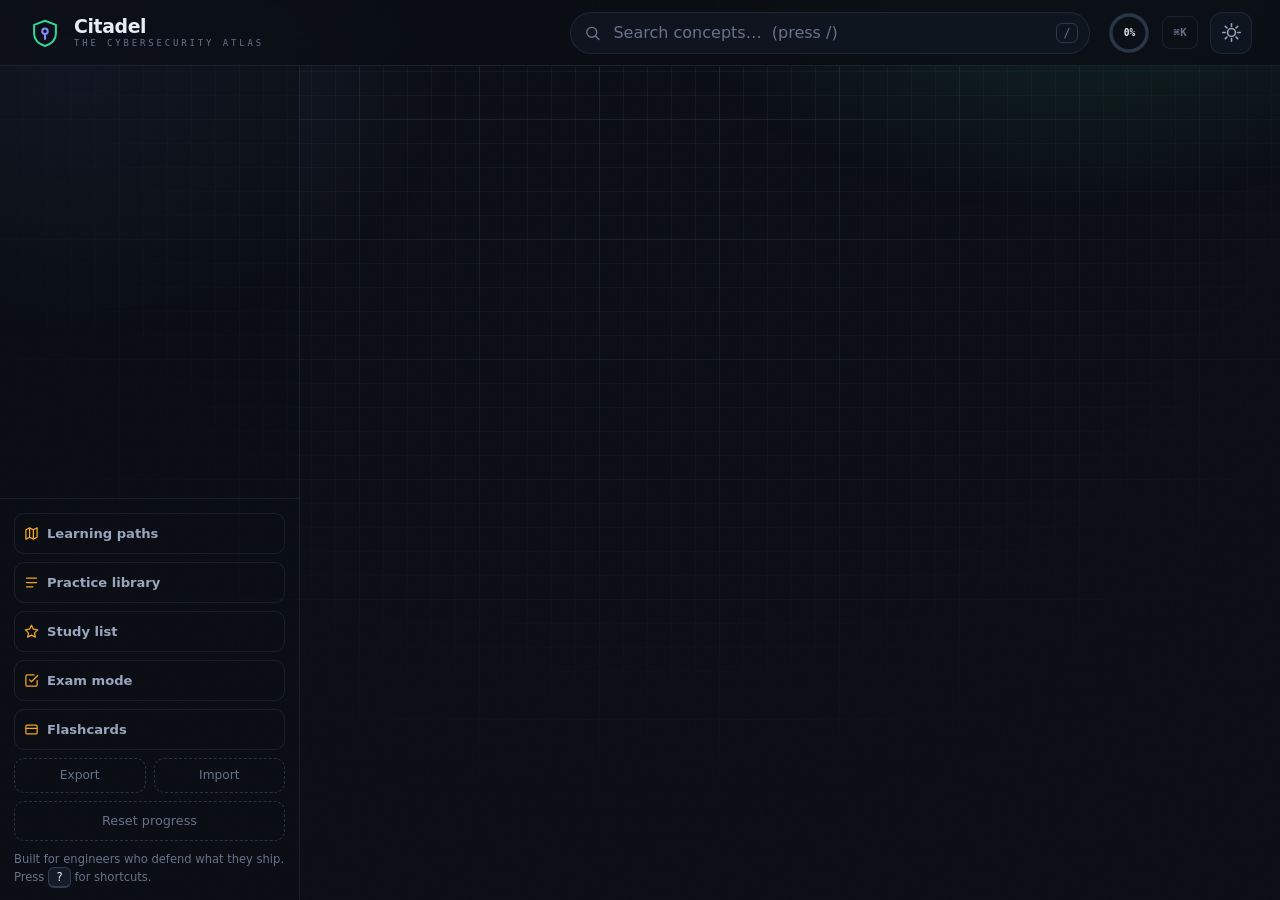
==== cyber-academy/index.html @ 0c3e6d6d "Initial commit." ====
<!DOCTYPE html>
<html lang="en" data-theme="dark">
<head>
  <meta charset="UTF-8" />
  <meta name="viewport" content="width=device-width, initial-scale=1.0" />
  <meta name="description" content="Citadel — an interactive atlas for mastering cybersecurity: security foundations (CIA triad, threat modeling, risk), applied cryptography (AES, RSA, hashing, TLS, PKI), web & application security (the OWASP Top 10, XSS, SQL injection, CSRF, access control), and network defense & operations (firewalls, zero trust, detection, incident response). Learn by reading, then by doing — with interactive labs and quizzes." />
  <meta name="theme-color" content="#0a0f0d" />
  <link rel="manifest" href="manifest.webmanifest" />
  <link rel="apple-touch-icon" href="icon.svg" />
  <title>Citadel · The Cybersecurity Atlas</title>

  <link rel="stylesheet" href="css/styles.css" />
  <link rel="stylesheet" href="css/track-reversing.css" />
  <link rel="stylesheet" href="css/attack-matrix.css" />
  <link rel="stylesheet" href="css/exam.css" />
  <link rel="stylesheet" href="css/pwa.css" />
  <link rel="icon" href="data:image/svg+xml,%3Csvg xmlns='http://www.w3.org/2000/svg' viewBox='0 0 100 100'%3E%3Crect width='100' height='100' rx='20' fill='%230a0f0d'/%3E%3Cpath d='M50 16 L80 28 V52 C80 70 67 81 50 87 C33 81 20 70 20 52 V28 Z' fill='none' stroke='%2334d399' stroke-width='6' stroke-linejoin='round'/%3E%3Ccircle cx='50' cy='46' r='7' fill='none' stroke='%23818cf8' stroke-width='5'/%3E%3Cpath d='M50 53 V66' stroke='%23818cf8' stroke-width='5' stroke-linecap='round'/%3E%3C/svg%3E" />
</head>
<body>
  <!-- Atmospheric layers -->
  <div class="bg-grid" aria-hidden="true"></div>
  <div class="bg-glow" aria-hidden="true"></div>
  <div class="bg-noise" aria-hidden="true"></div>

  <!-- Skip link for a11y -->
  <a href="#main" class="skip-link">Skip to content</a>

  <!-- Top bar -->
  <header class="topbar">
    <button class="icon-btn nav-toggle" id="navToggle" aria-label="Toggle navigation" aria-expanded="false">
      <span></span><span></span><span></span>
    </button>

    <a class="brand" href="#/" aria-label="Citadel home">
      <svg class="brand-mark" viewBox="0 0 100 100" aria-hidden="true">
        <path class="bm-shield" d="M50 14 L82 26 V52 C82 71 68 82 50 88 C32 82 18 71 18 52 V26 Z" />
        <circle class="bm-lock" cx="50" cy="45" r="8" />
        <path class="bm-lock" d="M50 53 V68" stroke-linecap="round" />
      </svg>
      <span class="brand-text">Citadel<em>the cybersecurity atlas</em></span>
    </a>

    <div class="search-wrap">
      <svg class="search-ico" viewBox="0 0 24 24" aria-hidden="true"><circle cx="11" cy="11" r="7"></circle><line x1="21" y1="21" x2="16.5" y2="16.5"></line></svg>
      <input id="search" type="search" placeholder="Search concepts…  (press /)" autocomplete="off" aria-label="Search concepts" />
      <kbd class="search-kbd">/</kbd>
      <div id="searchResults" class="search-results" role="listbox" hidden></div>
    </div>

    <div class="topbar-actions">
      <div class="progress-pill" id="progressPill" title="Your overall progress">
        <svg viewBox="0 0 36 36" class="progress-ring" aria-hidden="true">
          <circle class="pr-track" cx="18" cy="18" r="15.5"></circle>
          <circle class="pr-value" id="prValue" cx="18" cy="18" r="15.5"></circle>
        </svg>
        <span id="progressText">0%</span>
      </div>
      <button class="cmdk-btn" id="cmdkBtn" aria-label="Open command palette" title="Command palette (Cmd/Ctrl-K)">⌘K</button>
      <button class="icon-btn" id="themeToggle" aria-label="Toggle light / dark theme" title="Toggle theme">
        <svg class="ico-sun" viewBox="0 0 24 24" aria-hidden="true"><circle cx="12" cy="12" r="5"></circle><g class="rays"><line x1="12" y1="1" x2="12" y2="4"/><line x1="12" y1="20" x2="12" y2="23"/><line x1="1" y1="12" x2="4" y2="12"/><line x1="20" y1="12" x2="23" y2="12"/><line x1="4.2" y1="4.2" x2="6.3" y2="6.3"/><line x1="17.7" y1="17.7" x2="19.8" y2="19.8"/><line x1="4.2" y1="19.8" x2="6.3" y2="17.7"/><line x1="17.7" y1="6.3" x2="19.8" y2="4.2"/></g></svg>
        <svg class="ico-moon" viewBox="0 0 24 24" aria-hidden="true"><path d="M21 12.8A9 9 0 1 1 11.2 3 7 7 0 0 0 21 12.8z"/></svg>
      </button>
    </div>
  </header>

  <div class="layout">
    <!-- Sidebar navigation (built by JS) -->
    <aside class="sidebar" id="sidebar" aria-label="Curriculum navigation">
      <nav id="nav" class="nav"></nav>
      <div class="sidebar-foot">
        <a href="#/paths" class="foot-link" id="pathsLink">
          <svg viewBox="0 0 24 24" aria-hidden="true"><path d="M9 3 3 6v15l6-3 6 3 6-3V3l-6 3-6-3zM9 3v15M15 6v15"/></svg>
          Learning paths
        </a>
        <a href="#/scenarios" class="foot-link" id="practiceLibraryLink">
          <svg viewBox="0 0 24 24" aria-hidden="true"><path d="M4 5h16M4 12h16M4 19h10"/></svg>
          Practice library
        </a>
        <a href="#/review" class="foot-link" id="studyListLink">
          <svg viewBox="0 0 24 24" aria-hidden="true"><path d="M12 2l3 6.3 6.9 1-5 4.9 1.2 6.8L12 17.8 5.9 21l1.2-6.8-5-4.9 6.9-1z"/></svg>
          Study list
        </a>
        <a href="#/exam" class="foot-link" id="examLink">
          <svg viewBox="0 0 24 24" aria-hidden="true"><path d="M9 11l3 3L22 4M21 12v7a2 2 0 0 1-2 2H5a2 2 0 0 1-2-2V5a2 2 0 0 1 2-2h11"/></svg>
          Exam mode
        </a>
        <a href="#/flashcards" class="foot-link" id="flashcardsLink">
          <svg viewBox="0 0 24 24" aria-hidden="true"><rect x="3" y="5" width="18" height="14" rx="2"/><path d="M3 10h18"/></svg>
          Flashcards
        </a>
        <div class="foot-backup">
          <button id="exportData" class="ghost-btn ghost-sm" title="Download a backup of your progress">Export</button>
          <button id="importData" class="ghost-btn ghost-sm" title="Restore progress from a backup file">Import</button>
          <input id="importFile" type="file" accept="application/json,.json" hidden aria-hidden="true" />
        </div>
        <button id="resetProgress" class="ghost-btn">Reset progress</button>
        <p class="sidebar-credit">Built for engineers who defend what they ship. Press <kbd>?</kbd> for shortcuts.</p>
      </div>
    </aside>
    <div class="scrim" id="scrim" hidden></div>

    <!-- Main content (built by JS) -->
    <main id="main" class="main" tabindex="-1"></main>
  </div>

  <!-- Toast region -->
  <div id="toast" class="toast" role="status" aria-live="polite"></div>

  <!-- Scripts: order matters -->
  <script src="js/widgets.js" defer></script>
  <script src="js/widgets-crypto.js" defer></script>
  <script src="js/widgets-ext.js" defer></script>
  <script src="js/widgets-rev.js" defer></script>
  <script src="js/widgets-attack-matrix.js" defer></script>
  <script src="js/quizzes.js" defer></script>
  <script src="js/quizzes-ext.js" defer></script>
  <script src="js/quizzes-rev.js" defer></script>
  <script src="js/curriculum-core.js" defer></script>
  <script src="js/curriculum-crypto.js" defer></script>
  <script src="js/curriculum-appsec.js" defer></script>
  <script src="js/curriculum-defense.js" defer></script>
  <script src="js/curriculum-offensive.js" defer></script>
  <script src="js/curriculum-threats.js" defer></script>
  <script src="js/curriculum-domains.js" defer></script>
  <script src="js/curriculum-reversing.js" defer></script>
  <script src="js/practice-content.js" defer></script>
  <script src="js/exam.js" defer></script>
  <script src="js/pwa.js" defer></script>
  <script src="js/app.js" defer></script>
  <script>
    // Register the service worker for full offline support (no-op on file://).
    if ("serviceWorker" in navigator && location.protocol.startsWith("http")) {
      window.addEventListener("load", function () {
        navigator.serviceWorker.register("sw.js").catch(function () { /* offline-by-nature anyway */ });
      });
    }
  </script>
</body>
</html>
---- cyber-academy/css/styles.css ----
/* =====================================================================
   BLUEPRINT · The HLD & LLD Atlas
   Aesthetic: engineering blueprint / technical atlas
   Display: Syne · Body: Hanken Grotesk · Mono: JetBrains Mono
   ===================================================================== */

/* ---------- Tokens ---------- */
:root {
  --ink-900: #070910;
  --ink-850: #0b0e14;
  --ink-800: #0f131c;
  --ink-750: #141a26;
  --ink-700: #1b2333;
  --ink-600: #273248;
  --line: rgba(120, 150, 200, 0.14);
  --line-strong: rgba(120, 150, 200, 0.28);

  --text: #e7ecf5;
  --text-dim: #9aa6bd;
  --text-faint: #67738c;

  --amber: #f5a623;
  --amber-soft: #ffce7a;
  --cyan: #5eead4;
  --cyan-deep: #2dd4bf;
  --violet: #a78bfa;
  --rose: #fb7185;
  --pink: #f472b6;
  --lime: #bef264;

  --emerald: #34d399;
  --indigo: #818cf8;

  --accent: var(--emerald);
  --accent-2: var(--indigo);

  --surface: rgba(18, 24, 36, 0.72);
  --surface-solid: #11161f;
  --surface-2: rgba(28, 36, 52, 0.6);
  --glass-border: rgba(140, 170, 220, 0.12);

  --radius: 16px;
  --radius-sm: 10px;
  --radius-lg: 24px;

  --shadow-sm: 0 2px 8px rgba(0, 0, 0, 0.3);
  --shadow: 0 18px 50px -18px rgba(0, 0, 0, 0.7);
  --shadow-glow: 0 0 0 1px rgba(52, 211, 153, 0.18), 0 14px 40px -16px rgba(52, 211, 153, 0.32);

  --font-display: "Syne", system-ui, sans-serif;
  --font-body: "Hanken Grotesk", system-ui, sans-serif;
  --font-mono: "JetBrains Mono", ui-monospace, monospace;

  --maxw: 1500px;
  --sidebar-w: 300px;
  --topbar-h: 66px;

  --ease: cubic-bezier(0.22, 1, 0.36, 1);
}

[data-theme="light"] {
  --ink-900: #fbf8f1;
  --ink-850: #f5f1e8;
  --ink-800: #efe9db;
  --ink-750: #e9e1cf;
  --ink-700: #e2d8c2;
  --ink-600: #d4c8ab;
  --line: rgba(60, 50, 30, 0.13);
  --line-strong: rgba(60, 50, 30, 0.24);

  --text: #1d2430;
  --text-dim: #51596b;
  --text-faint: #7d8395;

  --amber: #c97a13;
  --amber-soft: #b3690a;
  --cyan: #0f9b8e;
  --cyan-deep: #0c7a70;

  --surface: rgba(255, 253, 247, 0.78);
  --surface-solid: #fffdf6;
  --surface-2: rgba(245, 239, 226, 0.7);
  --glass-border: rgba(60, 50, 30, 0.12);

  --shadow: 0 18px 50px -22px rgba(80, 60, 20, 0.4);
  --emerald: #0e9f6e;
  --indigo: #5b53d6;
  --shadow-glow: 0 0 0 1px rgba(14, 159, 110, 0.22), 0 14px 40px -16px rgba(14, 159, 110, 0.25);
}

/* ---------- Reset ---------- */
*, *::before, *::after { box-sizing: border-box; }
* { margin: 0; }
html { scroll-behavior: smooth; -webkit-text-size-adjust: 100%; }
body {
  font-family: var(--font-body);
  background: var(--ink-850);
  color: var(--text);
  line-height: 1.6;
  font-size: 16px;
  -webkit-font-smoothing: antialiased;
  text-rendering: optimizeLegibility;
  min-height: 100vh;
  overflow-x: hidden;
}
img, svg { display: block; max-width: 100%; }
button { font: inherit; color: inherit; cursor: pointer; background: none; border: none; }
input { font: inherit; }
a { color: inherit; text-decoration: none; }
::selection { background: var(--accent); color: var(--ink-900); }

/* ---------- Atmosphere ---------- */
.bg-grid, .bg-glow, .bg-noise { position: fixed; inset: 0; pointer-events: none; z-index: 0; }
.bg-grid {
  background-image:
    linear-gradient(var(--line) 1px, transparent 1px),
    linear-gradient(90deg, var(--line) 1px, transparent 1px),
    linear-gradient(var(--line) 1px, transparent 1px),
    linear-gradient(90deg, var(--line) 1px, transparent 1px);
  background-size: 120px 120px, 120px 120px, 24px 24px, 24px 24px;
  background-position: -1px -1px, -1px -1px, -1px -1px, -1px -1px;
  -webkit-mask-image: radial-gradient(circle at 50% 0%, #000 0%, transparent 78%);
  mask-image: radial-gradient(circle at 50% 0%, #000 0%, transparent 78%);
  opacity: 0.7;
}
.bg-glow {
  background:
    radial-gradient(46rem 30rem at 84% -8%, rgba(52, 211, 153, 0.13), transparent 60%),
    radial-gradient(40rem 28rem at 6% 8%, rgba(129, 140, 248, 0.12), transparent 60%);
}
.bg-noise {
  opacity: 0.035;
  background-image: url("data:image/svg+xml,%3Csvg xmlns='http://www.w3.org/2000/svg' width='160' height='160'%3E%3Cfilter id='n'%3E%3CfeTurbulence type='fractalNoise' baseFrequency='0.85' numOctaves='2'/%3E%3C/filter%3E%3Crect width='100%25' height='100%25' filter='url(%23n)'/%3E%3C/svg%3E");
  mix-blend-mode: overlay;
}

/* ---------- Skip link ---------- */
.skip-link {
  position: fixed; top: -60px; left: 12px; z-index: 200;
  background: var(--accent); color: var(--ink-900); padding: 10px 16px;
  border-radius: 0 0 10px 10px; font-weight: 600; transition: top 0.2s;
}
.skip-link:focus { top: 0; }

/* ---------- Topbar ---------- */
.topbar {
  position: sticky; top: 0; z-index: 80;
  height: var(--topbar-h);
  display: flex; align-items: center; gap: 18px;
  padding: 0 clamp(14px, 3vw, 28px);
  background: color-mix(in srgb, var(--ink-850) 86%, transparent);
  backdrop-filter: blur(16px) saturate(140%);
  border-bottom: 1px solid var(--line);
}
.brand { display: flex; align-items: center; gap: 12px; flex-shrink: 0; }
.brand-mark { width: 34px; height: 34px; }
.brand-mark .bm-shield { fill: none; stroke: var(--accent); stroke-width: 6; stroke-linejoin: round; }
.brand-mark .bm-lock { fill: none; stroke: var(--accent-2); stroke-width: 6; stroke-linecap: round; }
.brand-text {
  font-family: var(--font-display); font-weight: 800; font-size: 1.18rem;
  letter-spacing: -0.02em; line-height: 1; display: flex; flex-direction: column; gap: 3px;
}
.brand-text em {
  font-family: var(--font-mono); font-style: normal; font-weight: 500;
  font-size: 0.56rem; letter-spacing: 0.32em; text-transform: uppercase; color: var(--text-faint);
}

/* Search */
.search-wrap { position: relative; flex: 1; min-width: 0; max-width: 520px; margin-left: auto; }
.search-wrap input {
  width: 100%; height: 42px; padding: 0 44px 0 42px;
  background: var(--surface); border: 1px solid var(--glass-border);
  border-radius: 999px; color: var(--text); outline: none;
  transition: border-color 0.2s, box-shadow 0.2s;
}
.search-wrap input::placeholder { color: var(--text-faint); }
.search-wrap input:focus { border-color: var(--accent); box-shadow: 0 0 0 4px color-mix(in srgb, var(--accent) 16%, transparent); }
.search-ico { position: absolute; left: 14px; top: 50%; transform: translateY(-50%); width: 17px; height: 17px; }
.search-ico circle, .search-ico line { fill: none; stroke: var(--text-faint); stroke-width: 2; stroke-linecap: round; }
.search-kbd {
  position: absolute; right: 12px; top: 50%; transform: translateY(-50%);
  font-family: var(--font-mono); font-size: 0.72rem; color: var(--text-faint);
  border: 1px solid var(--line-strong); border-radius: 6px; padding: 1px 7px; line-height: 1.4;
}
.search-results {
  position: absolute; top: calc(100% + 10px); left: 0; right: 0;
  background: var(--surface-solid); border: 1px solid var(--glass-border);
  border-radius: var(--radius); box-shadow: var(--shadow); overflow: hidden;
  max-height: 60vh; overflow-y: auto; z-index: 90;
}
.search-results .sr-item { display: block; padding: 11px 16px; border-bottom: 1px solid var(--line); transition: background 0.15s; }
.search-results .sr-item:last-child { border-bottom: none; }
.search-results .sr-item:hover, .search-results .sr-item.active { background: var(--surface-2); }
.sr-item .sr-title { font-weight: 600; font-size: 0.95rem; }
.sr-item .sr-title mark { background: color-mix(in srgb, var(--accent) 38%, transparent); color: var(--text); border-radius: 3px; padding: 0 2px; }
.sr-item .sr-crumb { font-family: var(--font-mono); font-size: 0.68rem; color: var(--text-faint); text-transform: uppercase; letter-spacing: 0.08em; margin-top: 2px; }
.sr-empty { padding: 18px; color: var(--text-faint); text-align: center; font-size: 0.9rem; }

.topbar-actions { display: flex; align-items: center; gap: 12px; flex-shrink: 0; }

/* Progress ring */
.progress-pill { position: relative; display: grid; place-items: center; width: 42px; height: 42px; }
.progress-ring { width: 42px; height: 42px; transform: rotate(-90deg); }
.progress-ring circle { fill: none; stroke-width: 3; }
.pr-track { stroke: var(--line-strong); }
.pr-value { stroke: var(--accent); stroke-linecap: round; stroke-dasharray: 97.4; stroke-dashoffset: 97.4; transition: stroke-dashoffset 0.6s var(--ease); }
.progress-pill span { position: absolute; font-family: var(--font-mono); font-size: 0.6rem; font-weight: 700; }

/* Icon buttons */
.icon-btn {
  width: 42px; height: 42px; display: grid; place-items: center;
  border-radius: 12px; border: 1px solid var(--glass-border); background: var(--surface);
  transition: border-color 0.2s, transform 0.2s, background 0.2s;
}
.icon-btn:hover { border-color: var(--accent); transform: translateY(-1px); }
.icon-btn svg { width: 19px; height: 19px; fill: none; stroke: var(--text-dim); stroke-width: 2; stroke-linecap: round; stroke-linejoin: round; }
.icon-btn:hover svg { stroke: var(--text); }
#themeToggle .ico-moon { display: none; }
[data-theme="light"] #themeToggle .ico-sun { display: none; }
[data-theme="light"] #themeToggle .ico-moon { display: block; }

/* Hamburger */
.nav-toggle { display: none; flex-direction: column; gap: 4px; }
.nav-toggle span { width: 18px; height: 2px; background: var(--text-dim); border-radius: 2px; transition: 0.3s; }
.nav-toggle[aria-expanded="true"] span:nth-child(1) { transform: translateY(6px) rotate(45deg); }
.nav-toggle[aria-expanded="true"] span:nth-child(2) { opacity: 0; }
.nav-toggle[aria-expanded="true"] span:nth-child(3) { transform: translateY(-6px) rotate(-45deg); }

/* ---------- Layout ---------- */
.layout { position: relative; z-index: 1; display: grid; grid-template-columns: var(--sidebar-w) 1fr; max-width: var(--maxw); margin: 0 auto; }

/* Sidebar */
.sidebar {
  position: sticky; top: var(--topbar-h); align-self: start;
  height: calc(100vh - var(--topbar-h));
  display: flex; flex-direction: column;
  border-right: 1px solid var(--line);
  background: color-mix(in srgb, var(--ink-850) 50%, transparent);
}
.nav { flex: 1; overflow-y: auto; padding: 22px 14px 8px; }
.nav::-webkit-scrollbar { width: 8px; }
.nav::-webkit-scrollbar-thumb { background: var(--line-strong); border-radius: 8px; }

.nav-track { margin-bottom: 22px; }
.nav-track-head { display: flex; align-items: center; gap: 9px; padding: 0 10px 8px; }
.nav-track-head .tk-dot { width: 9px; height: 9px; border-radius: 3px; }
.nav-track-head .tk-name { font-family: var(--font-display); font-weight: 700; font-size: 0.82rem; letter-spacing: 0.04em; text-transform: uppercase; }
.nav-track-head .tk-meta { margin-left: auto; font-family: var(--font-mono); font-size: 0.64rem; color: var(--text-faint); }

.nav-module { margin-bottom: 4px; }
.nav-module-btn {
  width: 100%; display: flex; align-items: center; gap: 8px; text-align: left;
  padding: 8px 10px; border-radius: 9px; color: var(--text-dim); font-weight: 600; font-size: 0.86rem;
  transition: background 0.15s, color 0.15s;
}
.nav-module-btn:hover { background: var(--surface-2); color: var(--text); }
.nav-module-btn .chev { width: 14px; height: 14px; transition: transform 0.25s; flex-shrink: 0; }
.nav-module-btn .chev path { stroke: currentColor; stroke-width: 2; fill: none; stroke-linecap: round; stroke-linejoin: round; }
.nav-module[open] .nav-module-btn .chev { transform: rotate(90deg); }
.nav-module-btn .mod-num { font-family: var(--font-mono); font-size: 0.66rem; color: var(--text-faint); }
.nav-lessons { list-style: none; padding: 2px 0 6px 22px; }
.nav-lessons li a {
  display: flex; align-items: center; gap: 8px; padding: 6px 10px; border-radius: 8px;
  font-size: 0.85rem; color: var(--text-faint); border-left: 2px solid transparent; transition: 0.15s;
}
.nav-lessons li a:hover { color: var(--text); background: var(--surface-2); }
.nav-lessons li a.active { color: var(--text); border-left-color: var(--accent); background: color-mix(in srgb, var(--accent) 9%, transparent); }
.nav-lessons li a .ls-check {
  width: 15px; height: 15px; border-radius: 50%; border: 1.5px solid var(--line-strong);
  flex-shrink: 0; display: grid; place-items: center; transition: 0.2s;
}
.nav-lessons li a.done .ls-check { background: var(--accent); border-color: var(--accent); }
.nav-lessons li a.done .ls-check::after { content: ""; width: 7px; height: 4px; border-left: 2px solid var(--ink-900); border-bottom: 2px solid var(--ink-900); transform: translateY(-1px) rotate(-45deg); }
.nav-lessons li a .ls-name { overflow: hidden; text-overflow: ellipsis; white-space: nowrap; }

.sidebar-foot { padding: 14px; border-top: 1px solid var(--line); }
.ghost-btn { width: 100%; padding: 9px; border: 1px dashed var(--line-strong); border-radius: 10px; color: var(--text-faint); font-size: 0.8rem; transition: 0.2s; }
.ghost-btn:hover { border-color: var(--rose); color: var(--rose); }
.sidebar-credit { font-size: 0.72rem; color: var(--text-faint); margin-top: 10px; line-height: 1.5; }

.scrim { position: fixed; inset: 0; z-index: 70; background: rgba(0,0,0,0.5); backdrop-filter: blur(2px); }

/* ---------- Main ---------- */
.main { min-width: 0; padding: clamp(20px, 4vw, 52px) clamp(18px, 5vw, 72px) 120px; }

/* ---------- Landing ---------- */
.hero { position: relative; padding: 30px 0 10px; }
.hero-tag {
  display: inline-flex; align-items: center; gap: 9px; font-family: var(--font-mono);
  font-size: 0.72rem; letter-spacing: 0.16em; text-transform: uppercase; color: var(--accent-2);
  border: 1px solid var(--glass-border); border-radius: 999px; padding: 6px 14px; margin-bottom: 26px;
  background: var(--surface);
}
.hero-tag .pulse { width: 7px; height: 7px; border-radius: 50%; background: var(--accent-2); box-shadow: 0 0 0 0 var(--accent-2); animation: pulse 2.4s infinite; }
@keyframes pulse { 0% { box-shadow: 0 0 0 0 color-mix(in srgb, var(--accent-2) 70%, transparent); } 70% { box-shadow: 0 0 0 9px transparent; } 100% { box-shadow: 0 0 0 0 transparent; } }
.hero h1 {
  font-family: var(--font-display); font-weight: 800; letter-spacing: -0.03em; line-height: 0.98;
  font-size: clamp(2.6rem, 7vw, 5.2rem); max-width: 16ch;
}
.hero h1 .grad {
  background: linear-gradient(120deg, var(--emerald), var(--cyan) 45%, var(--indigo));
  -webkit-background-clip: text; background-clip: text; -webkit-text-fill-color: transparent;
}
.hero p.lede { font-size: clamp(1.05rem, 2.2vw, 1.32rem); color: var(--text-dim); max-width: 56ch; margin-top: 22px; }
.hero-cta { display: flex; flex-wrap: wrap; gap: 14px; margin-top: 32px; }

.btn {
  display: inline-flex; align-items: center; gap: 10px; padding: 13px 22px; border-radius: 12px;
  font-weight: 600; font-size: 0.95rem; transition: transform 0.2s, box-shadow 0.2s, background 0.2s; border: 1px solid transparent;
}
.btn svg { width: 17px; height: 17px; fill: none; stroke: currentColor; stroke-width: 2; stroke-linecap: round; stroke-linejoin: round; }
.btn-primary { background: var(--accent); color: var(--ink-900); box-shadow: var(--shadow-glow); }
.btn-primary:hover { transform: translateY(-2px); }
.btn-ghost { border-color: var(--glass-border); background: var(--surface); color: var(--text); }
.btn-ghost:hover { border-color: var(--accent); transform: translateY(-2px); }

.hero-stats { display: flex; flex-wrap: wrap; gap: 30px; margin-top: 46px; padding-top: 28px; border-top: 1px solid var(--line); }
.hero-stat .num { font-family: var(--font-display); font-weight: 800; font-size: 2rem; line-height: 1; }
.hero-stat .lbl { font-family: var(--font-mono); font-size: 0.7rem; text-transform: uppercase; letter-spacing: 0.1em; color: var(--text-faint); margin-top: 7px; }

.track-cards { display: grid; grid-template-columns: repeat(auto-fit, minmax(280px, 1fr)); gap: 22px; margin-top: 56px; }
.track-card {
  position: relative; padding: 26px; border-radius: var(--radius-lg); overflow: hidden;
  border: 1px solid var(--glass-border); background: var(--surface); transition: transform 0.3s var(--ease), border-color 0.3s;
}
.track-card::before { content: ""; position: absolute; inset: 0; opacity: 0.5; background: radial-gradient(20rem 14rem at 110% -10%, var(--tc, var(--accent)), transparent 60%); opacity: 0.12; transition: opacity 0.3s; }
.track-card:hover { transform: translateY(-4px); border-color: color-mix(in srgb, var(--tc, var(--accent)) 50%, transparent); }
.track-card:hover::before { opacity: 0.22; }
.track-card .tc-badge { font-family: var(--font-mono); font-size: 0.7rem; letter-spacing: 0.14em; text-transform: uppercase; color: var(--tc, var(--accent)); }
.track-card h3 { font-family: var(--font-display); font-weight: 800; font-size: 1.7rem; margin: 12px 0 8px; letter-spacing: -0.02em; }
.track-card p { color: var(--text-dim); font-size: 0.95rem; position: relative; }
.track-card .tc-modlist { list-style: none; margin: 18px 0 0; display: flex; flex-wrap: wrap; gap: 7px; position: relative; }
.track-card .tc-modlist li { font-family: var(--font-mono); font-size: 0.7rem; color: var(--text-dim); border: 1px solid var(--line); border-radius: 7px; padding: 4px 9px; }
.track-card .tc-go { display: inline-flex; align-items: center; gap: 8px; margin-top: 22px; font-weight: 600; color: var(--tc, var(--accent)); position: relative; }
.track-card .tc-go svg { width: 16px; height: 16px; transition: transform 0.2s; fill: none; stroke: currentColor; stroke-width: 2; stroke-linecap: round; stroke-linejoin: round; }
.track-card:hover .tc-go svg { transform: translateX(4px); }

.home-section-title { font-family: var(--font-display); font-weight: 700; font-size: 1.4rem; margin: 64px 0 6px; letter-spacing: -0.01em; }
.home-section-sub { color: var(--text-dim); margin-bottom: 24px; }

.feature-grid { display: grid; grid-template-columns: repeat(auto-fit, minmax(220px, 1fr)); gap: 16px; }
.feature {
  padding: 20px; border-radius: var(--radius); border: 1px solid var(--glass-border); background: var(--surface);
}
.feature .f-ico { width: 38px; height: 38px; border-radius: 10px; display: grid; place-items: center; background: color-mix(in srgb, var(--accent) 14%, transparent); margin-bottom: 14px; }
.feature .f-ico svg { width: 20px; height: 20px; fill: none; stroke: var(--accent); stroke-width: 2; stroke-linecap: round; stroke-linejoin: round; }
.feature h4 { font-family: var(--font-display); font-weight: 700; font-size: 1.05rem; margin-bottom: 6px; }
.feature p { font-size: 0.88rem; color: var(--text-dim); }

/* ---------- Lesson view ---------- */
.lesson { max-width: 860px; margin: 0 auto; }
.crumbs { display: flex; align-items: center; gap: 8px; font-family: var(--font-mono); font-size: 0.72rem; color: var(--text-faint); text-transform: uppercase; letter-spacing: 0.08em; margin-bottom: 18px; flex-wrap: wrap; }
.crumbs a:hover { color: var(--accent); }
.crumbs .sep { opacity: 0.5; }
.crumbs .tk-chip { color: var(--tc, var(--accent)); }

.lesson-head { border-bottom: 1px solid var(--line); padding-bottom: 26px; margin-bottom: 32px; }
.lesson-head h1 { font-family: var(--font-display); font-weight: 800; font-size: clamp(2rem, 5vw, 3rem); letter-spacing: -0.025em; line-height: 1.04; }
.lesson-head .summary { font-size: 1.12rem; color: var(--text-dim); margin-top: 16px; max-width: 62ch; }
.lesson-head .tags { display: flex; flex-wrap: wrap; gap: 8px; margin-top: 18px; }
.lesson-head .tags .tag { font-family: var(--font-mono); font-size: 0.68rem; text-transform: uppercase; letter-spacing: 0.08em; color: var(--text-dim); border: 1px solid var(--line); border-radius: 7px; padding: 4px 9px; }
.lesson-head .read { font-family: var(--font-mono); font-size: 0.72rem; color: var(--text-faint); }

/* Content blocks */
.block { margin: 0 0 22px; }
.block-h { font-family: var(--font-display); font-weight: 700; font-size: 1.45rem; letter-spacing: -0.01em; margin: 44px 0 16px; scroll-margin-top: 84px; display: flex; align-items: center; gap: 12px; }
.block-h::before { content: ""; width: 18px; height: 3px; background: var(--accent); border-radius: 3px; }
.block-h2 { font-family: var(--font-display); font-weight: 700; font-size: 1.12rem; margin: 30px 0 12px; color: var(--text); }
.block p { color: var(--text); margin-bottom: 14px; }
.block p a, .lesson a.inline { color: var(--accent); border-bottom: 1px solid color-mix(in srgb, var(--accent) 40%, transparent); transition: 0.15s; }
.block p a:hover { border-bottom-color: var(--accent); }
.block strong { color: var(--text); font-weight: 600; }
.block em { color: var(--amber-soft); font-style: normal; font-weight: 500; }
.block code.tok { font-family: var(--font-mono); font-size: 0.86em; background: var(--surface-2); border: 1px solid var(--line); border-radius: 6px; padding: 1px 6px; color: var(--cyan); }

.block ul, .block ol { margin: 0 0 16px; padding-left: 4px; list-style: none; }
.block ul li, .block ol li { position: relative; padding-left: 26px; margin-bottom: 9px; color: var(--text); }
.block ul li::before { content: ""; position: absolute; left: 4px; top: 10px; width: 7px; height: 7px; border: 1.5px solid var(--accent); border-radius: 2px; transform: rotate(45deg); }
.block ol { counter-reset: li; }
.block ol li::before { counter-increment: li; content: counter(li); position: absolute; left: 0; top: 1px; font-family: var(--font-mono); font-size: 0.7rem; font-weight: 700; color: var(--accent); width: 18px; height: 18px; border: 1px solid var(--line-strong); border-radius: 6px; display: grid; place-items: center; }

/* Note callouts */
.note { display: flex; gap: 14px; padding: 16px 18px; border-radius: var(--radius-sm); border: 1px solid var(--glass-border); background: var(--surface); margin: 0 0 22px; border-left: 3px solid var(--nc, var(--accent)); }
.note .note-ico { flex-shrink: 0; width: 22px; height: 22px; fill: none; stroke: var(--nc, var(--accent)); stroke-width: 2; stroke-linecap: round; stroke-linejoin: round; }
.note .note-body { font-size: 0.94rem; }
.note .note-body strong { color: var(--nc, var(--accent)); }
.note.tip { --nc: var(--cyan); }
.note.key { --nc: var(--amber); }
.note.warn { --nc: var(--rose); }
.note.trap { --nc: var(--violet); }

/* Code blocks */
.code-card { position: relative; margin: 0 0 24px; border-radius: var(--radius); overflow: hidden; border: 1px solid var(--glass-border); background: var(--ink-900); }
[data-theme="light"] .code-card { background: #2a2620; }
.code-head { display: flex; align-items: center; gap: 10px; padding: 9px 14px; border-bottom: 1px solid rgba(255,255,255,0.07); background: rgba(255,255,255,0.02); }
.code-dots { display: flex; gap: 6px; }
.code-dots i { width: 11px; height: 11px; border-radius: 50%; display: block; }
.code-dots i:nth-child(1) { background: #ff5f57; } .code-dots i:nth-child(2) { background: #febc2e; } .code-dots i:nth-child(3) { background: #28c840; }
.code-lang { font-family: var(--font-mono); font-size: 0.68rem; color: #8b95a8; text-transform: uppercase; letter-spacing: 0.1em; }
.code-copy { margin-left: auto; font-family: var(--font-mono); font-size: 0.7rem; color: #8b95a8; padding: 4px 10px; border-radius: 7px; border: 1px solid rgba(255,255,255,0.1); transition: 0.2s; }
.code-copy:hover { color: #fff; border-color: var(--accent); }
.code-copy.copied { color: var(--cyan); border-color: var(--cyan); }
.code-card pre { margin: 0; padding: 16px 18px; overflow-x: auto; }
.code-card code { font-family: var(--font-mono); font-size: 0.84rem; line-height: 1.7; color: #c8d3e6; white-space: pre; }
.code-card pre::-webkit-scrollbar { height: 8px; }
.code-card pre::-webkit-scrollbar-thumb { background: rgba(255,255,255,0.15); border-radius: 8px; }
/* syntax tokens */
.tk-kw { color: #ff9d6b; } .tk-str { color: #9be58a; } .tk-com { color: #5c6675; font-style: italic; }
.tk-fn { color: #7cc4ff; } .tk-num { color: #f5c267; } .tk-cls { color: #ffd479; } .tk-punc { color: #9aa6bd; }

/* Tables */
.table-wrap { overflow-x: auto; margin: 0 0 24px; border: 1px solid var(--glass-border); border-radius: var(--radius); }
table.data { width: 100%; border-collapse: collapse; min-width: 440px; }
table.data th, table.data td { text-align: left; padding: 12px 16px; border-bottom: 1px solid var(--line); font-size: 0.9rem; }
table.data thead th { font-family: var(--font-mono); font-size: 0.7rem; text-transform: uppercase; letter-spacing: 0.08em; color: var(--accent); background: var(--surface-2); }
table.data tbody tr:last-child td { border-bottom: none; }
table.data tbody tr:hover { background: var(--surface-2); }
table.data td:first-child { font-weight: 600; }

/* Compare */
.compare { display: grid; grid-template-columns: 1fr 1fr; gap: 14px; margin: 0 0 24px; }
.compare .col { border: 1px solid var(--glass-border); border-radius: var(--radius); padding: 18px; background: var(--surface); }
.compare .col.good { border-top: 3px solid var(--cyan); }
.compare .col.bad { border-top: 3px solid var(--rose); }
.compare .col h5 { font-family: var(--font-display); font-weight: 700; font-size: 1rem; margin-bottom: 12px; display: flex; align-items: center; gap: 8px; }
.compare .col.good h5 { color: var(--cyan); } .compare .col.bad h5 { color: var(--rose); }
.compare .col ul li::before { border-color: currentColor; }
.compare .col.good ul li::before { border-color: var(--cyan); }
.compare .col.bad ul li::before { border-color: var(--rose); }

/* Stat row */
.statrow { display: grid; grid-template-columns: repeat(auto-fit, minmax(130px, 1fr)); gap: 12px; margin: 0 0 24px; }
.statrow .s { border: 1px solid var(--glass-border); border-radius: var(--radius-sm); padding: 14px 16px; background: var(--surface); }
.statrow .s .v { font-family: var(--font-display); font-weight: 800; font-size: 1.5rem; color: var(--accent); }
.statrow .s .k { font-size: 0.78rem; color: var(--text-dim); margin-top: 4px; }

/* Lesson footer nav */
.lesson-foot { display: flex; gap: 14px; margin-top: 50px; padding-top: 28px; border-top: 1px solid var(--line); flex-wrap: wrap; }
.lesson-foot .lf-btn { flex: 1; min-width: 200px; display: flex; flex-direction: column; gap: 4px; padding: 16px 18px; border: 1px solid var(--glass-border); border-radius: var(--radius); background: var(--surface); transition: 0.2s; }
.lesson-foot .lf-btn:hover { border-color: var(--accent); transform: translateY(-2px); }
.lesson-foot .lf-btn .dir { font-family: var(--font-mono); font-size: 0.66rem; text-transform: uppercase; letter-spacing: 0.1em; color: var(--text-faint); }
.lesson-foot .lf-btn .ttl { font-weight: 600; }
.lesson-foot .lf-btn.next { text-align: right; }
.lesson-foot .lf-btn.disabled { opacity: 0.4; pointer-events: none; }

.complete-bar { display: flex; align-items: center; gap: 14px; margin-top: 36px; padding: 18px 22px; border-radius: var(--radius); border: 1px dashed var(--line-strong); background: var(--surface); flex-wrap: wrap; }
.complete-bar .cb-txt { font-size: 0.95rem; color: var(--text-dim); }
.mark-btn { display: inline-flex; align-items: center; gap: 9px; padding: 11px 20px; border-radius: 11px; background: var(--accent); color: var(--ink-900); font-weight: 600; margin-left: auto; transition: 0.2s; }
.mark-btn:hover { transform: translateY(-2px); }
.mark-btn.is-done { background: transparent; color: var(--cyan); border: 1px solid var(--cyan); }
.mark-btn svg { width: 16px; height: 16px; fill: none; stroke: currentColor; stroke-width: 2.4; stroke-linecap: round; stroke-linejoin: round; }

/* ---------- Quiz ---------- */
.quiz { border: 1px solid var(--glass-border); border-radius: var(--radius-lg); padding: 26px; background: var(--surface); margin: 30px 0; }
.quiz-head { display: flex; align-items: center; gap: 12px; margin-bottom: 6px; }
.quiz-head .q-ico { width: 26px; height: 26px; fill: none; stroke: var(--accent); stroke-width: 2; stroke-linecap: round; stroke-linejoin: round; }
.quiz-head h3 { font-family: var(--font-display); font-weight: 700; font-size: 1.25rem; }
.quiz-sub { color: var(--text-dim); font-size: 0.9rem; margin-bottom: 18px; }
.quiz-progress { font-family: var(--font-mono); font-size: 0.72rem; color: var(--text-faint); margin-left: auto; }
.q-question { font-size: 1.08rem; font-weight: 500; margin-bottom: 18px; }
.q-options { display: flex; flex-direction: column; gap: 10px; }
.q-opt {
  text-align: left; padding: 14px 16px; border-radius: 12px; border: 1px solid var(--glass-border);
  background: var(--surface-solid); transition: 0.18s; display: flex; align-items: center; gap: 12px; font-size: 0.96rem;
}
.q-opt .q-key { font-family: var(--font-mono); font-size: 0.78rem; width: 26px; height: 26px; flex-shrink: 0; display: grid; place-items: center; border: 1px solid var(--line-strong); border-radius: 8px; color: var(--text-dim); transition: 0.18s; }
.q-opt:hover:not(:disabled) { border-color: var(--accent); transform: translateX(3px); }
.q-opt:hover:not(:disabled) .q-key { border-color: var(--accent); color: var(--accent); }
.q-opt.correct { border-color: var(--cyan); background: color-mix(in srgb, var(--cyan) 12%, transparent); }
.q-opt.correct .q-key { background: var(--cyan); border-color: var(--cyan); color: var(--ink-900); }
.q-opt.wrong { border-color: var(--rose); background: color-mix(in srgb, var(--rose) 12%, transparent); }
.q-opt.wrong .q-key { background: var(--rose); border-color: var(--rose); color: #fff; }
.q-opt:disabled { cursor: default; }
.q-explain { margin-top: 16px; padding: 14px 16px; border-radius: 12px; background: var(--surface-2); border-left: 3px solid var(--cyan); font-size: 0.9rem; color: var(--text-dim); display: none; }
.q-explain.show { display: block; animation: fadeUp 0.4s var(--ease); }
.q-explain strong { color: var(--cyan); }
.quiz-foot { display: flex; align-items: center; gap: 14px; margin-top: 20px; }
.quiz-next { margin-left: auto; padding: 11px 22px; border-radius: 11px; background: var(--accent); color: var(--ink-900); font-weight: 600; transition: 0.2s; }
.quiz-next:hover { transform: translateY(-2px); }
.quiz-next:disabled { opacity: 0.4; pointer-events: none; }
.quiz-hint { font-size: 12px; color: var(--text-faint); letter-spacing: 0.01em; }
.quiz-result { text-align: center; padding: 16px 0; }
.quiz-result .score { font-family: var(--font-display); font-weight: 800; font-size: 3rem; }
.quiz-result .score.pass { color: var(--cyan); } .quiz-result .score.fail { color: var(--amber); }
.quiz-result p { color: var(--text-dim); margin: 8px 0 18px; }
.quiz-retry { padding: 10px 20px; border-radius: 11px; border: 1px solid var(--accent); color: var(--accent); font-weight: 600; transition: 0.2s; }
.quiz-retry:hover { background: var(--accent); color: var(--ink-900); }

/* ---------- Widgets (generic) ---------- */
.widget { border: 1px solid var(--glass-border); border-radius: var(--radius-lg); padding: 24px; background: var(--surface); margin: 28px 0; overflow: hidden; }
.widget-head { display: flex; align-items: center; gap: 12px; margin-bottom: 4px; flex-wrap: wrap; }
.widget-head .w-pill { font-family: var(--font-mono); font-size: 0.64rem; letter-spacing: 0.14em; text-transform: uppercase; color: var(--ink-900); background: var(--accent-2); border-radius: 6px; padding: 3px 9px; }
.widget-head h3 { font-family: var(--font-display); font-weight: 700; font-size: 1.2rem; }
.widget-desc { color: var(--text-dim); font-size: 0.9rem; margin-bottom: 18px; }
.widget-controls { display: flex; flex-wrap: wrap; gap: 10px; align-items: center; margin-bottom: 18px; }
.w-btn { padding: 9px 16px; border-radius: 10px; border: 1px solid var(--glass-border); background: var(--surface-solid); font-weight: 600; font-size: 0.85rem; transition: 0.18s; }
.w-btn:hover { border-color: var(--accent); transform: translateY(-1px); }
.w-btn.primary { background: var(--accent); color: var(--ink-900); border-color: var(--accent); }
.w-btn.ghost { background: transparent; }
.w-field { display: flex; align-items: center; gap: 8px; font-size: 0.82rem; color: var(--text-dim); }
.w-field input[type="text"], .w-field input[type="number"], .w-field select {
  background: var(--surface-solid); border: 1px solid var(--glass-border); border-radius: 9px;
  padding: 8px 12px; color: var(--text); outline: none; max-width: 150px;
}
.w-field input:focus, .w-field select:focus { border-color: var(--accent); }
.w-seg { display: inline-flex; border: 1px solid var(--glass-border); border-radius: 10px; overflow: hidden; }
.w-seg button { padding: 8px 14px; font-size: 0.82rem; font-weight: 600; color: var(--text-dim); transition: 0.15s; }
.w-seg button.active { background: var(--accent); color: var(--ink-900); }
.w-stage { background: var(--ink-900); border: 1px solid var(--line); border-radius: var(--radius); padding: 18px; position: relative; }
[data-theme="light"] .w-stage { background: #faf6ec; }
.w-readout { display: flex; flex-wrap: wrap; gap: 18px; margin-top: 16px; }
.w-readout .ro { font-family: var(--font-mono); font-size: 0.78rem; color: var(--text-dim); }
.w-readout .ro b { color: var(--accent); font-size: 1rem; }

/* Load balancer widget */
.lb-grid { display: grid; grid-template-columns: 1fr; gap: 16px; }
.lb-servers { display: grid; grid-template-columns: repeat(auto-fit, minmax(120px, 1fr)); gap: 12px; }
.lb-server { border: 1px solid var(--line-strong); border-radius: 12px; padding: 12px; text-align: center; transition: 0.2s; position: relative; overflow: hidden; }
.lb-server.hit { border-color: var(--accent); box-shadow: 0 0 0 2px color-mix(in srgb, var(--accent) 40%, transparent); }
.lb-server .srv-name { font-family: var(--font-mono); font-size: 0.78rem; color: var(--text-dim); }
.lb-server .srv-bar { height: 8px; border-radius: 8px; background: var(--line); margin: 10px 0 6px; overflow: hidden; }
.lb-server .srv-bar i { display: block; height: 100%; background: linear-gradient(90deg, var(--accent), var(--amber-soft)); transition: width 0.4s var(--ease); }
.lb-server .srv-count { font-family: var(--font-mono); font-size: 1.1rem; font-weight: 700; }
.lb-server .srv-weight { font-family: var(--font-mono); font-size: 0.64rem; color: var(--text-faint); }

/* Consistent hashing ring */
.ring-wrap { display: grid; grid-template-columns: 1fr; gap: 16px; place-items: center; }
.ring-svg { width: 100%; max-width: 360px; }
.ring-svg .ring-circle { fill: none; stroke: var(--line-strong); stroke-width: 2; }
.ring-svg .node-dot { fill: var(--accent); }
.ring-svg .node-label { font-family: var(--font-mono); font-size: 9px; fill: var(--text-dim); }
.ring-svg .key-dot { fill: var(--cyan); transition: 0.4s; }
.ring-svg .key-arc { fill: none; stroke: var(--cyan); stroke-width: 2; opacity: 0.5; stroke-dasharray: 3 4; }

/* LRU cache */
.lru-track { display: flex; gap: 10px; flex-wrap: wrap; min-height: 70px; align-items: center; }
.lru-cell { width: 58px; height: 62px; border-radius: 12px; border: 1px solid var(--line-strong); display: grid; place-items: center; position: relative; background: var(--surface-solid); transition: 0.3s var(--ease); }
.lru-cell .lru-key { font-family: var(--font-mono); font-weight: 700; font-size: 1.1rem; }
.lru-cell .lru-tag { position: absolute; top: -9px; font-family: var(--font-mono); font-size: 0.56rem; padding: 1px 6px; border-radius: 5px; text-transform: uppercase; letter-spacing: 0.05em; }
.lru-cell.mru { border-color: var(--cyan); } .lru-cell.mru .lru-tag { background: var(--cyan); color: var(--ink-900); }
.lru-cell.lru { border-color: var(--rose); } .lru-cell.lru .lru-tag { background: var(--rose); color: #fff; }
.lru-cell.flash-hit { animation: flashCyan 0.6s; } .lru-cell.flash-evict { animation: flashRose 0.6s; }
@keyframes flashCyan { 0%,100%{box-shadow:none;} 30%{box-shadow:0 0 0 3px var(--cyan);} }
@keyframes flashRose { 0%{box-shadow:0 0 0 3px var(--rose);} 100%{box-shadow:none;opacity:0;transform:scale(0.7);} }
.lru-log { font-family: var(--font-mono); font-size: 0.78rem; color: var(--text-dim); margin-top: 14px; min-height: 1.4em; }
.lru-log b.hit { color: var(--cyan); } .lru-log b.miss { color: var(--amber); } .lru-log b.evict { color: var(--rose); }

/* CAP triangle */
.cap-wrap { display: grid; grid-template-columns: 1fr; gap: 18px; }
.cap-svg { width: 100%; max-width: 380px; margin: 0 auto; }
.cap-svg .cap-edge { stroke: var(--line-strong); stroke-width: 2; transition: 0.3s; }
.cap-svg .cap-edge.on { stroke: var(--accent); stroke-width: 4; }
.cap-svg .cap-vertex { fill: var(--surface-solid); stroke: var(--line-strong); stroke-width: 2; cursor: pointer; transition: 0.2s; }
.cap-svg .cap-vertex.on { fill: var(--accent); stroke: var(--accent); }
.cap-svg .cap-vtext { font-family: var(--font-display); font-weight: 700; font-size: 15px; fill: var(--text); pointer-events: none; }
.cap-svg .cap-vtext.on { fill: var(--ink-900); }
.cap-result { border: 1px solid var(--glass-border); border-radius: var(--radius); padding: 16px 18px; background: var(--surface-solid); }
.cap-result h4 { font-family: var(--font-display); font-weight: 700; font-size: 1.1rem; color: var(--accent); margin-bottom: 6px; }
.cap-result p { font-size: 0.9rem; color: var(--text-dim); margin-bottom: 10px; }
.cap-result .ex { display: flex; flex-wrap: wrap; gap: 7px; }
.cap-result .ex span { font-family: var(--font-mono); font-size: 0.7rem; border: 1px solid var(--line); border-radius: 6px; padding: 3px 8px; color: var(--text-dim); }

/* Token bucket */
.tb-wrap { display: grid; grid-template-columns: 140px 1fr; gap: 20px; align-items: center; }
.tb-bucket { position: relative; width: 110px; height: 150px; margin: 0 auto; border: 2px solid var(--line-strong); border-top: none; border-radius: 0 0 18px 18px; overflow: hidden; }
.tb-water { position: absolute; bottom: 0; left: 0; right: 0; background: linear-gradient(180deg, var(--cyan), var(--cyan-deep)); transition: height 0.4s var(--ease); }
.tb-tokens { position: absolute; inset: 0; display: grid; place-items: center; font-family: var(--font-display); font-weight: 800; font-size: 1.6rem; color: var(--ink-900); mix-blend-mode: difference; }
.tb-log { font-family: var(--font-mono); font-size: 0.8rem; min-height: 8em; overflow-y: auto; max-height: 8em; }
.tb-log div { padding: 2px 0; border-bottom: 1px solid var(--line); }
.tb-log .ok { color: var(--cyan); } .tb-log .drop { color: var(--rose); }

/* Bloom filter */
.bloom-bits { display: flex; flex-wrap: wrap; gap: 5px; margin-bottom: 14px; }
.bloom-bit { width: 30px; height: 30px; border-radius: 7px; border: 1px solid var(--line-strong); display: grid; place-items: center; font-family: var(--font-mono); font-size: 0.74rem; color: var(--text-faint); transition: 0.3s; }
.bloom-bit.set { background: var(--accent); color: var(--ink-900); border-color: var(--accent); font-weight: 700; }
.bloom-bit.probe { box-shadow: 0 0 0 3px var(--cyan); }
.bloom-bit.idx { font-size: 0.56rem; color: var(--text-faint); border: none; height: 14px; }

/* SOLID toggle */
.toggle-demo { border: 1px solid var(--glass-border); border-radius: var(--radius); overflow: hidden; margin: 22px 0; }
.toggle-tabs { display: flex; border-bottom: 1px solid var(--line); }
.toggle-tabs button { flex: 1; padding: 12px; font-weight: 600; font-size: 0.88rem; color: var(--text-dim); border-bottom: 2px solid transparent; transition: 0.2s; }
.toggle-tabs button.active.bad { color: var(--rose); border-bottom-color: var(--rose); }
.toggle-tabs button.active.good { color: var(--cyan); border-bottom-color: var(--cyan); }
.toggle-pane { display: none; } .toggle-pane.show { display: block; }

/* Pattern explorer mini-map */
.pattern-map { display: grid; grid-template-columns: repeat(3, 1fr); gap: 10px; margin: 10px 0 6px; }
.pattern-cat { border: 1px solid var(--glass-border); border-radius: var(--radius); padding: 14px; background: var(--surface); }
.pattern-cat h4 { font-family: var(--font-display); font-size: 0.95rem; margin-bottom: 10px; display: flex; align-items: center; gap: 7px; }
.pattern-cat h4 .dot { width: 8px; height: 8px; border-radius: 3px; }
.pattern-cat ul { list-style: none; display: flex; flex-direction: column; gap: 5px; }
.pattern-cat ul li a { font-size: 0.82rem; color: var(--text-dim); display: flex; align-items: center; gap: 6px; transition: 0.15s; }
.pattern-cat ul li a:hover { color: var(--accent); transform: translateX(3px); }

/* Animations */
@keyframes fadeUp { from { opacity: 0; transform: translateY(12px); } to { opacity: 1; transform: none; } }
.reveal { animation: fadeUp 0.5s var(--ease) both; }
.reveal-1 { animation-delay: 0.05s; } .reveal-2 { animation-delay: 0.12s; } .reveal-3 { animation-delay: 0.2s; }
.reveal-4 { animation-delay: 0.28s; } .reveal-5 { animation-delay: 0.36s; }

/* Toast */
.toast { position: fixed; bottom: 26px; left: 50%; transform: translate(-50%, 30px); z-index: 200; padding: 13px 22px; border-radius: 12px; background: var(--surface-solid); border: 1px solid var(--glass-border); box-shadow: var(--shadow); font-size: 0.9rem; opacity: 0; pointer-events: none; transition: 0.35s var(--ease); display: flex; align-items: center; gap: 10px; }
.toast.show { opacity: 1; transform: translate(-50%, 0); }
.toast .t-ico { width: 18px; height: 18px; fill: none; stroke: var(--cyan); stroke-width: 2.4; stroke-linecap: round; stroke-linejoin: round; }

/* ---------- Lesson actions (review star, copy MD) ---------- */
.complete-bar .cb-actions { display: flex; align-items: center; gap: 10px; flex-wrap: wrap; }
.icon-pill { display: inline-flex; align-items: center; gap: 7px; padding: 9px 14px; border-radius: 11px; border: 1px solid var(--glass-border); background: var(--surface-solid); font-weight: 600; font-size: 0.84rem; color: var(--text-dim); transition: 0.18s; }
.icon-pill svg { width: 16px; height: 16px; fill: none; stroke: currentColor; stroke-width: 2; stroke-linecap: round; stroke-linejoin: round; }
.icon-pill:hover { border-color: var(--accent); color: var(--text); transform: translateY(-1px); }
.icon-pill.is-on { color: var(--amber); border-color: color-mix(in srgb, var(--amber) 50%, transparent); }
.icon-pill.is-on svg { fill: color-mix(in srgb, var(--amber) 80%, transparent); stroke: var(--amber); }
#copyMdBtn.is-on { color: var(--cyan); border-color: color-mix(in srgb, var(--cyan) 50%, transparent); }
#copyMdBtn.is-on svg { stroke: var(--cyan); fill: none; }

/* ---------- Practice mode ---------- */
.practice-banner { display: flex; align-items: center; gap: 18px; margin: 34px 0 6px; padding: 22px 24px; border-radius: var(--radius-lg); border: 1px solid var(--glass-border); background: linear-gradient(115deg, color-mix(in srgb, var(--violet) 16%, var(--surface)), var(--surface)); transition: 0.2s var(--ease); }
.practice-banner:hover { transform: translateY(-2px); box-shadow: var(--shadow); border-color: color-mix(in srgb, var(--violet) 45%, transparent); }
.practice-banner .pb-ico { flex-shrink: 0; width: 52px; height: 52px; border-radius: 14px; display: grid; place-items: center; background: color-mix(in srgb, var(--violet) 22%, transparent); }
.practice-banner .pb-ico svg { width: 26px; height: 26px; fill: none; stroke: var(--violet); stroke-width: 2; stroke-linecap: round; stroke-linejoin: round; }
.practice-banner .pb-text { flex: 1; min-width: 0; }
.practice-banner .pb-text h3 { font-family: var(--font-display); font-weight: 700; font-size: 1.15rem; margin-bottom: 3px; }
.practice-banner .pb-text p { color: var(--text-dim); font-size: 0.9rem; }
.practice-banner .pb-go { flex-shrink: 0; display: inline-flex; align-items: center; gap: 7px; font-family: var(--font-mono); font-size: 0.8rem; font-weight: 700; color: var(--violet); }
.practice-banner .pb-go svg { width: 16px; height: 16px; fill: none; stroke: currentColor; stroke-width: 2.2; stroke-linecap: round; stroke-linejoin: round; }
.practice-page .practice-sizes { margin-top: 16px; }
@media (max-width: 560px) { .practice-banner .pb-go span { display: none; } .practice-banner { padding: 18px; gap: 14px; } }

/* ---------- Guided learning paths ---------- */
.path-banner { margin-top: 34px; background: linear-gradient(115deg, color-mix(in srgb, var(--indigo) 18%, var(--surface)), var(--surface)); }
.path-banner .pb-ico { background: color-mix(in srgb, var(--indigo) 22%, transparent); }
.path-banner .pb-ico svg, .path-banner .pb-go { stroke: var(--indigo); color: var(--indigo); }
.path-page { max-width: 1100px; }
.path-grid { display: grid; grid-template-columns: repeat(auto-fit, minmax(270px, 1fr)); gap: 18px; align-items: start; }
.path-card {
  position: relative; overflow: hidden; padding: 22px; border-radius: var(--radius-lg);
  border: 1px solid var(--glass-border); background: var(--surface);
}
.path-card::before {
  content: ""; position: absolute; inset: 0; pointer-events: none; opacity: 0.13;
  background: radial-gradient(24rem 16rem at 110% -12%, var(--path), transparent 62%);
}
.path-top { position: relative; display: flex; align-items: center; justify-content: space-between; gap: 10px; margin-bottom: 12px; }
.path-badge, .path-count {
  font-family: var(--font-mono); font-size: 0.68rem; text-transform: uppercase; letter-spacing: 0.1em;
  color: var(--path);
}
.path-count { color: var(--text-faint); }
.path-card h2 { position: relative; font-family: var(--font-display); font-size: 1.45rem; line-height: 1.08; margin-bottom: 8px; }
.path-card > p { position: relative; color: var(--text-dim); font-size: 0.92rem; margin-bottom: 18px; }
.path-steps { position: relative; list-style: none; counter-reset: step; padding: 0; margin: 0 0 20px; }
.path-steps li { counter-increment: step; margin-bottom: 8px; }
.path-steps a {
  display: grid; grid-template-columns: auto 1fr; gap: 8px 10px; align-items: baseline;
  padding: 9px 10px; border: 1px solid var(--line); border-radius: 10px; background: var(--surface-solid);
  transition: 0.16s;
}
.path-steps a::before {
  content: counter(step); width: 20px; height: 20px; display: grid; place-items: center;
  border-radius: 7px; border: 1px solid color-mix(in srgb, var(--path) 46%, transparent);
  color: var(--path); font-family: var(--font-mono); font-size: 0.68rem; font-weight: 700;
}
.path-steps a:hover { border-color: color-mix(in srgb, var(--path) 55%, transparent); transform: translateX(2px); }
.path-steps .ps-track {
  font-family: var(--font-mono); font-size: 0.62rem; letter-spacing: 0.08em; text-transform: uppercase;
  color: var(--path);
}
.path-actions { position: relative; display: flex; flex-wrap: wrap; gap: 10px; align-items: center; }
.path-actions .btn { padding: 10px 15px; font-size: 0.86rem; background: var(--path); }
.path-actions .copy-path.is-on { color: var(--cyan); border-color: color-mix(in srgb, var(--cyan) 50%, transparent); }
@media (max-width: 560px) {
  .path-grid { grid-template-columns: 1fr; }
  .path-steps a { grid-template-columns: 1fr; }
  .path-steps a::before { display: none; }
}

/* ---------- Static practice library ---------- */
.practice-library-page { max-width: 1120px; }
.practice-route-grid {
  display: grid; grid-template-columns: repeat(auto-fit, minmax(210px, 1fr));
  gap: 14px; margin: 0 0 28px;
}
.practice-route-card {
  position: relative; overflow: hidden; min-height: 150px; padding: 18px;
  border: 1px solid var(--glass-border); border-radius: var(--radius);
  background: var(--surface); transition: 0.2s var(--ease);
}
.practice-route-card::before {
  content: ""; position: absolute; inset: 0; pointer-events: none; opacity: 0.12;
  background: radial-gradient(18rem 12rem at 112% -18%, var(--violet), transparent 60%);
}
.practice-route-card:hover {
  transform: translateY(-2px);
  border-color: color-mix(in srgb, var(--violet) 50%, transparent);
}
.practice-route-card .pr-count {
  position: relative; font-family: var(--font-mono); font-size: 0.66rem;
  text-transform: uppercase; letter-spacing: 0.1em; color: var(--violet);
}
.practice-route-card h3 {
  position: relative; font-family: var(--font-display); font-size: 1.18rem;
  margin: 10px 0 6px;
}
.practice-route-card p { position: relative; color: var(--text-dim); font-size: 0.88rem; }
.home-practice-grid { margin-top: 0; }
.practice-subnav { grid-template-columns: repeat(auto-fit, minmax(170px, 1fr)); margin-bottom: 34px; }
.practice-subnav .practice-route-card { min-height: 118px; padding: 15px; }
.practice-two-pane {
  display: grid; grid-template-columns: minmax(190px, 240px) minmax(0, 1fr);
  gap: 22px; align-items: start;
}
.practice-side-nav {
  position: sticky; top: calc(var(--topbar-h) + 14px);
  display: flex; flex-direction: column; gap: 9px;
  padding: 12px; border: 1px solid var(--glass-border); border-radius: var(--radius);
  background: color-mix(in srgb, var(--surface) 86%, transparent);
}
.practice-side-nav a {
  display: block; padding: 11px 12px; border-radius: 11px;
  border: 1px solid transparent; color: var(--text-dim); transition: 0.16s var(--ease);
}
.practice-side-nav a:hover, .practice-side-nav a.active {
  color: var(--text); border-color: color-mix(in srgb, var(--violet) 48%, transparent);
  background: color-mix(in srgb, var(--violet) 12%, transparent);
}
.practice-side-nav span { display: block; font-weight: 750; font-size: 0.86rem; }
.practice-side-nav em {
  display: block; margin-top: 2px; font-family: var(--font-mono);
  font-style: normal; font-size: 0.62rem; color: var(--text-faint);
}
.practice-pane-body { min-width: 0; }

.scenario-stack { display: grid; gap: 20px; }
.scenario-card, .prompt-card, .rubric-card, .cheat-card, .glossary-card {
  border: 1px solid var(--glass-border); border-radius: var(--radius-lg);
  background: var(--surface); padding: 24px; scroll-margin-top: 86px;
}
.scenario-kicker {
  display: flex; flex-wrap: wrap; gap: 8px; justify-content: space-between;
  font-family: var(--font-mono); font-size: 0.68rem; text-transform: uppercase;
  letter-spacing: 0.08em; color: var(--violet); margin-bottom: 10px;
}
.scenario-card h2, .prompt-card h2, .rubric-card h2, .cheat-card h2, .glossary-card h2 {
  font-family: var(--font-display); font-size: 1.45rem; line-height: 1.1; margin-bottom: 9px;
}
.scenario-prompt, .prompt-ask, .rubric-signal, .cheat-purpose, .glossary-card p {
  color: var(--text-dim); margin-bottom: 18px;
}
.answer-outline { display: grid; grid-template-columns: repeat(auto-fit, minmax(240px, 1fr)); gap: 12px; }
.answer-part, .cheat-section {
  border: 1px solid var(--line); border-radius: var(--radius-sm);
  background: var(--surface-solid); padding: 15px;
}
.answer-part h3, .prompt-columns h3, .cheat-section h3 {
  font-family: var(--font-display); font-size: 1rem; margin-bottom: 10px; color: var(--accent);
}
.answer-part ul, .prompt-columns ul, .rubric-card ul, .cheat-section ul {
  list-style: none; padding: 0; margin: 0;
}
.answer-part li, .prompt-columns li, .rubric-card li, .cheat-section li {
  position: relative; padding-left: 20px; margin-bottom: 8px; color: var(--text);
  font-size: 0.92rem;
}
.answer-part li::before, .prompt-columns li::before, .rubric-card li::before, .cheat-section li::before {
  content: ""; position: absolute; left: 2px; top: 0.72em; width: 7px; height: 7px;
  border: 1.5px solid var(--accent); border-radius: 2px; transform: translateY(-50%) rotate(45deg);
}
.practice-links { display: flex; flex-wrap: wrap; gap: 9px; margin-top: 16px; }

.prompt-grid, .rubric-grid, .cheat-grid, .glossary-grid {
  display: grid; grid-template-columns: repeat(auto-fit, minmax(280px, 1fr)); gap: 18px; align-items: start;
}
.prompt-columns {
  display: grid; grid-template-columns: repeat(auto-fit, minmax(210px, 1fr)); gap: 14px;
}
.prompt-columns > div {
  border: 1px solid var(--line); border-radius: var(--radius-sm);
  background: var(--surface-solid); padding: 14px;
}
.prompt-columns > div:nth-child(2) h3 { color: var(--rose); }
.prompt-columns > div:nth-child(2) li::before { border-color: var(--rose); }

.rubric-card { border-top: 3px solid var(--violet); }
.rubric-card:nth-child(2) { border-top-color: var(--cyan); }
.rubric-card:nth-child(3) { border-top-color: var(--amber); }
.rubric-coach {
  margin-top: 14px; padding: 12px 14px; border-radius: var(--radius-sm);
  border: 1px solid var(--line); color: var(--text-dim); background: var(--surface-solid);
}
.rubric-coach strong { color: var(--accent); }

.cheat-card { break-inside: avoid; }
.cheat-section + .cheat-section { margin-top: 12px; }
.glossary-card { min-height: 190px; }
.glossary-related {
  display: flex; flex-wrap: wrap; gap: 8px; align-items: center; margin-top: 16px;
}
.glossary-related span {
  font-family: var(--font-mono); font-size: 0.66rem; color: var(--text-faint);
  text-transform: uppercase; letter-spacing: 0.09em; width: 100%;
}
.glossary-related a {
  font-family: var(--font-mono); font-size: 0.72rem; padding: 5px 8px;
  border: 1px solid var(--line); border-radius: 7px; color: var(--accent);
  background: var(--surface-solid);
}
.glossary-related a:hover { border-color: var(--accent); transform: translateY(-1px); }
@media (max-width: 560px) {
  .practice-route-grid, .prompt-grid, .rubric-grid, .cheat-grid, .glossary-grid { grid-template-columns: 1fr; }
  .practice-two-pane { grid-template-columns: 1fr; }
  .practice-side-nav { position: static; }
  .scenario-card, .prompt-card, .rubric-card, .cheat-card, .glossary-card { padding: 18px; }
}

/* ---------- Command palette ---------- */
.palette { position: fixed; inset: 0; z-index: 300; background: color-mix(in srgb, var(--ink-900) 62%, transparent); backdrop-filter: blur(6px); display: flex; align-items: flex-start; justify-content: center; padding: 12vh 20px 20px; }
.palette[hidden] { display: none; }
.palette-box { width: min(620px, 100%); background: var(--surface-solid); border: 1px solid var(--line-strong); border-radius: var(--radius-lg); box-shadow: var(--shadow); overflow: hidden; animation: palettePop 0.18s var(--ease) both; }
@keyframes palettePop { from { opacity: 0; transform: translateY(-10px) scale(0.98); } to { opacity: 1; transform: none; } }
#paletteInput { width: 100%; padding: 18px 20px; background: transparent; border: none; border-bottom: 1px solid var(--line); color: var(--text); font-family: var(--font-body); font-size: 1.02rem; }
#paletteInput:focus { outline: none; }
.palette-list { max-height: 52vh; overflow-y: auto; padding: 8px; }
.pal-row { display: flex; align-items: center; gap: 12px; padding: 10px 12px; border-radius: var(--radius-sm); cursor: pointer; }
.pal-row.active { background: color-mix(in srgb, var(--accent) 14%, transparent); }
.pal-row .pal-ico { width: 18px; height: 18px; flex-shrink: 0; fill: none; stroke: var(--text-faint); stroke-width: 2; stroke-linecap: round; stroke-linejoin: round; }
.pal-row.active .pal-ico { stroke: var(--accent); }
.pal-row.is-cmd .pal-ico { stroke: var(--violet); }
.pal-main { min-width: 0; }
.pal-label { font-weight: 600; font-size: 0.92rem; white-space: nowrap; overflow: hidden; text-overflow: ellipsis; }
.pal-sub { font-family: var(--font-mono); font-size: 0.68rem; color: var(--text-faint); }
.pal-empty { padding: 20px; text-align: center; color: var(--text-faint); font-size: 0.9rem; }
.cmdk-btn { font-family: var(--font-mono); font-size: 0.66rem; font-weight: 700; letter-spacing: 0.04em; color: var(--text-faint); border: 1px solid var(--glass-border); border-radius: 8px; padding: 7px 10px; transition: 0.16s; }
.cmdk-btn:hover { color: var(--text); border-color: var(--accent); }

/* ---------- Keyboard shortcuts help ---------- */
.help-modal { position: fixed; inset: 0; z-index: 320; background: color-mix(in srgb, var(--ink-900) 62%, transparent); backdrop-filter: blur(6px); display: flex; align-items: center; justify-content: center; padding: 20px; }
.help-modal[hidden] { display: none; }
.help-box { width: min(440px, 100%); background: var(--surface-solid); border: 1px solid var(--line-strong); border-radius: var(--radius-lg); box-shadow: var(--shadow); overflow: hidden; animation: palettePop 0.18s var(--ease) both; }
.help-head { display: flex; align-items: center; justify-content: space-between; gap: 12px; padding: 15px 18px; border-bottom: 1px solid var(--line); }
.help-head h2 { font-family: var(--font-display); font-size: 1.05rem; font-weight: 700; }
.help-close { width: 30px; height: 30px; display: grid; place-items: center; border-radius: 8px; color: var(--text-faint); transition: 0.16s; flex-shrink: 0; }
.help-close svg { width: 16px; height: 16px; fill: none; stroke: currentColor; stroke-width: 2; stroke-linecap: round; }
.help-close:hover { background: var(--surface-2); color: var(--text); }
.help-list { padding: 8px 18px 16px; }
.help-row { display: flex; align-items: center; gap: 14px; padding: 9px 0; border-bottom: 1px solid var(--line); }
.help-row:last-child { border-bottom: none; }
.help-keys { display: flex; align-items: center; gap: 6px; flex-shrink: 0; min-width: 120px; }
.help-join { font-size: 0.72rem; color: var(--text-faint); }
.help-desc { font-size: 0.9rem; color: var(--text-dim); }
.help-keys kbd, .sidebar-credit kbd { font-family: var(--font-mono); font-size: 0.72rem; line-height: 1.4; color: var(--text); background: var(--surface-2); border: 1px solid var(--line-strong); border-bottom-width: 2px; border-radius: 6px; padding: 2px 7px; white-space: nowrap; }

/* footer backup row */
.foot-backup { display: flex; gap: 8px; margin-bottom: 8px; }
.foot-backup .ghost-btn { flex: 1; width: auto; }
.ghost-sm { padding: 7px; font-size: 0.76rem; }

/* ---------- Inline SVG diagrams ---------- */
.diagram { margin: 0 0 24px; padding: 18px; border: 1px solid var(--glass-border); border-radius: var(--radius); background: var(--ink-900); }
.diagram-svg { width: 100%; height: auto; display: block; }
.diagram figcaption { margin-top: 10px; text-align: center; font-size: 0.8rem; color: var(--text-dim); }
.diagram-svg .dg-box { fill: var(--surface-solid); stroke: var(--accent); stroke-width: 1.6; }
.diagram-svg .dg-box.origin { fill: color-mix(in srgb, var(--accent) 22%, var(--surface-solid)); }
.diagram-svg .dg-box.pop { stroke: var(--accent); }
.diagram-svg .dg-box.accent2 { stroke: var(--cyan); fill: color-mix(in srgb, var(--cyan) 14%, var(--surface-solid)); }
.diagram-svg .dg-t { fill: var(--text); font-family: var(--font-mono); font-size: 12px; font-weight: 600; text-anchor: middle; dominant-baseline: middle; }
.diagram-svg .dg-edge { fill: none; stroke: var(--line-strong); stroke-width: 2; }
.diagram-svg .dg-edge.dim { opacity: 0.5; }
.diagram-svg .dg-edge.arr { stroke: var(--accent); stroke-width: 2.4; }
.diagram-svg .dg-arrow { fill: var(--accent); }
.diagram-svg .dg-user circle { fill: color-mix(in srgb, var(--cyan) 20%, var(--surface-solid)); stroke: var(--cyan); stroke-width: 1.6; }
.diagram-svg .dg-cap { fill: var(--text-faint); font-family: var(--font-mono); font-size: 10px; text-anchor: middle; }

/* ---------- Home progress dashboard ---------- */
.home-progress { margin: 30px 0 6px; padding: 22px 24px; border: 1px solid var(--glass-border); border-radius: var(--radius-lg); background: var(--surface); }
.home-progress .hp-head { display: flex; align-items: center; justify-content: space-between; gap: 14px; flex-wrap: wrap; margin-bottom: 16px; }
.home-progress .hp-head h2 { font-family: var(--font-display); font-weight: 700; font-size: 1.2rem; }
.hp-chips { display: flex; gap: 8px; flex-wrap: wrap; }
.hp-chip { display: inline-flex; align-items: center; gap: 6px; font-family: var(--font-mono); font-size: 0.72rem; font-weight: 700; color: var(--amber); border: 1px solid color-mix(in srgb, var(--amber) 40%, transparent); border-radius: 20px; padding: 5px 12px; transition: 0.16s; }
.hp-chip svg { width: 13px; height: 13px; fill: none; stroke: currentColor; stroke-width: 2; stroke-linecap: round; stroke-linejoin: round; }
.hp-chip:hover { background: color-mix(in srgb, var(--amber) 14%, transparent); }
.hp-chip.warn { color: var(--rose); border-color: color-mix(in srgb, var(--rose) 40%, transparent); }
.hp-chip.warn:hover { background: color-mix(in srgb, var(--rose) 14%, transparent); }
.hp-tracks { display: grid; grid-template-columns: repeat(auto-fit, minmax(160px, 1fr)); gap: 14px; }
.hp-track { display: block; padding: 13px 15px; border: 1px solid var(--line); border-radius: var(--radius-sm); background: var(--surface-solid); transition: 0.16s; }
.hp-track:hover { border-color: var(--tc); transform: translateY(-2px); }
.hp-track .hp-top { display: flex; align-items: baseline; justify-content: space-between; margin-bottom: 9px; }
.hp-track .hp-name { font-family: var(--font-mono); font-weight: 700; font-size: 0.84rem; color: var(--tc); }
.hp-track .hp-num { font-family: var(--font-mono); font-size: 0.72rem; color: var(--text-faint); }
.hp-track .hp-bar { height: 7px; border-radius: 7px; background: var(--line); overflow: hidden; }
.hp-track .hp-bar i { display: block; height: 100%; border-radius: 7px; background: linear-gradient(90deg, color-mix(in srgb, var(--tc) 70%, transparent), var(--tc)); transition: width 0.5s var(--ease); }

/* ---------- Sidebar foot link (study list) ---------- */
.foot-link { display: flex; align-items: center; gap: 8px; width: 100%; padding: 9px; margin-bottom: 8px; border-radius: 10px; border: 1px solid var(--glass-border); color: var(--text-dim); font-weight: 600; font-size: 0.82rem; transition: 0.18s; }
.foot-link svg { width: 15px; height: 15px; fill: none; stroke: var(--amber); stroke-width: 2; stroke-linecap: round; stroke-linejoin: round; }
.foot-link:hover { color: var(--text); border-color: color-mix(in srgb, var(--amber) 50%, transparent); transform: translateY(-1px); }

/* ---------- Practice mode toggle ---------- */
.practice-modes { margin-top: 14px; }
.practice-modes .w-seg-btn { font-size: 0.82rem; }

/* ---------- Study list (review page) ---------- */
.review-sec { margin: 0 0 36px; }
.review-head { display: flex; align-items: center; gap: 11px; margin: 0 0 16px; }
.review-head .rh-ico { width: 22px; height: 22px; fill: none; stroke: var(--accent); stroke-width: 2; stroke-linecap: round; stroke-linejoin: round; flex-shrink: 0; }
.review-head h2 { font-family: var(--font-display); font-weight: 700; font-size: 1.3rem; }
.review-head .rh-count { font-family: var(--font-mono); font-size: 0.72rem; font-weight: 700; color: var(--accent); background: color-mix(in srgb, var(--accent) 16%, transparent); border-radius: 20px; padding: 3px 11px; }
.review-list { display: flex; flex-direction: column; gap: 8px; }
.review-row { display: flex; align-items: center; gap: 12px; padding: 13px 16px; border-radius: var(--radius-sm); border: 1px solid var(--glass-border); background: var(--surface); transition: 0.16s; }
a.review-row:hover { border-color: color-mix(in srgb, var(--tc, var(--accent)) 55%, transparent); transform: translateX(2px); }
.review-row.static { cursor: default; }
.review-row .rr-dot { flex-shrink: 0; width: 10px; height: 10px; border-radius: 50%; background: var(--tc, var(--accent)); }
.review-row .rr-miss { flex-shrink: 0; font-family: var(--font-mono); font-size: 0.72rem; font-weight: 700; color: var(--rose); background: color-mix(in srgb, var(--rose) 16%, transparent); border-radius: 7px; padding: 4px 8px; min-width: 30px; text-align: center; }
.review-row .rr-main { flex: 1; min-width: 0; display: flex; flex-direction: column; gap: 2px; }
.review-row .rr-title { font-weight: 600; font-size: 0.92rem; color: var(--text); }
.review-row .rr-crumb { font-family: var(--font-mono); font-size: 0.68rem; color: var(--text-faint); }
.review-row .rr-remove { flex-shrink: 0; width: 28px; height: 28px; border-radius: 8px; display: grid; place-items: center; color: var(--text-faint); transition: 0.16s; }
.review-row .rr-remove svg { width: 15px; height: 15px; fill: none; stroke: currentColor; stroke-width: 2.2; stroke-linecap: round; }
.review-row .rr-remove:hover { color: var(--rose); background: color-mix(in srgb, var(--rose) 14%, transparent); }
.review-drill { margin: 0 0 16px; }
.empty-state { text-align: center; padding: 40px 24px; border: 1px dashed var(--line-strong); border-radius: var(--radius); background: var(--surface); }
.empty-state svg { width: 40px; height: 40px; fill: none; stroke: var(--cyan); stroke-width: 1.8; stroke-linecap: round; stroke-linejoin: round; margin-bottom: 12px; }
.empty-state h3 { font-family: var(--font-display); font-weight: 700; font-size: 1.15rem; margin-bottom: 6px; }
.empty-state p { color: var(--text-dim); font-size: 0.9rem; max-width: 460px; margin: 0 auto; }
.empty-state.small { padding: 22px; text-align: left; }
.empty-state.small p { margin: 0; }

/* ---------- Keyboard focus visibility (a11y) ---------- */
:focus-visible { outline: 2px solid var(--accent); outline-offset: 2px; border-radius: 4px; }
.q-opt:focus-visible, .w-btn:focus-visible, .btn:focus-visible, .pal-row:focus-visible { outline-offset: 3px; }
a:focus-visible, button:focus-visible { outline: 2px solid var(--accent); outline-offset: 2px; }

/* ---------- Responsive ---------- */
/* ---------- Reference library (links block) ---------- */
.reflib { border: 1px solid var(--glass-border); border-radius: var(--radius); background: linear-gradient(180deg, color-mix(in srgb, var(--accent) 6%, var(--surface)), var(--surface)); margin: 0 0 24px; overflow: hidden; }
.reflib-head { display: flex; align-items: center; gap: 10px; padding: 13px 18px; border-bottom: 1px solid var(--line); }
.reflib-head .reflib-ico { width: 20px; height: 20px; fill: none; stroke: var(--accent); stroke-width: 2; stroke-linecap: round; stroke-linejoin: round; flex-shrink: 0; }
.reflib-head > span { font-family: var(--font-display); font-weight: 700; font-size: 0.98rem; }
.reflib-head .reflib-src { margin-left: auto; font-family: var(--font-mono); font-size: 0.6rem; letter-spacing: 0.1em; text-transform: uppercase; color: var(--text-faint); border: 1px solid var(--line); border-radius: 20px; padding: 3px 10px; }
.reflib-list { list-style: none; margin: 0; padding: 6px; display: grid; gap: 2px; }
.reflib-list li { margin: 0; }
.reflib-list li::before { display: none; }
.rl { display: flex; align-items: center; gap: 12px; padding: 10px 12px; border-radius: var(--radius-sm); transition: background 0.16s, transform 0.16s; }
.rl:hover { background: color-mix(in srgb, var(--accent) 10%, transparent); transform: translateX(2px); }
.rl .rl-arrow { flex-shrink: 0; width: 22px; height: 22px; border-radius: 7px; display: grid; place-items: center; background: color-mix(in srgb, var(--accent) 14%, transparent); }
.rl .rl-arrow svg { width: 13px; height: 13px; fill: none; stroke: var(--accent); stroke-width: 2.4; stroke-linecap: round; stroke-linejoin: round; }
.rl .rl-main { flex: 1; min-width: 0; display: flex; flex-direction: column; gap: 1px; }
.rl .rl-label { font-weight: 600; font-size: 0.9rem; color: var(--text); line-height: 1.3; }
.rl .rl-note { font-size: 0.76rem; color: var(--text-dim); }
.rl .rl-meta { display: flex; align-items: center; gap: 8px; flex-shrink: 0; }
.rl .rl-host { font-family: var(--font-mono); font-size: 0.64rem; color: var(--text-faint); white-space: nowrap; }
.rl .rl-ext { width: 13px; height: 13px; fill: none; stroke: var(--text-faint); stroke-width: 2; stroke-linecap: round; stroke-linejoin: round; transition: stroke 0.16s; }
.rl:hover .rl-ext { stroke: var(--accent); }
@media (max-width: 560px) { .rl .rl-host { display: none; } }

/* ---------- DSA widgets ---------- */
/* shared cells / log / legend */
.dsa-cells { display: flex; gap: 6px; flex-wrap: wrap; align-items: flex-end; padding: 18px 4px 22px; }
.dsa-cell { position: relative; min-width: 42px; height: 46px; padding: 0 6px; border-radius: 10px; border: 1px solid var(--line-strong); display: grid; place-items: center; font-family: var(--font-mono); font-size: 0.9rem; font-weight: 600; background: var(--surface-solid); transition: 0.25s var(--ease); }
.dsa-cell .idx { position: absolute; top: -17px; left: 0; right: 0; text-align: center; font-size: 0.58rem; color: var(--text-faint); }
.dsa-cell .ptr { position: absolute; bottom: -18px; left: 0; right: 0; text-align: center; font-family: var(--font-mono); font-size: 0.6rem; font-weight: 700; }
.dsa-cell.lo { border-color: var(--cyan); box-shadow: inset 0 0 0 2px color-mix(in srgb, var(--cyan) 45%, transparent); }
.dsa-cell.lo .ptr { color: var(--cyan); }
.dsa-cell.hi { border-color: var(--amber); box-shadow: inset 0 0 0 2px color-mix(in srgb, var(--amber) 45%, transparent); }
.dsa-cell.hi .ptr { color: var(--amber); }
.dsa-cell.range { background: color-mix(in srgb, var(--accent) 16%, var(--surface-solid)); border-color: var(--accent); }
.dsa-cell.hit { border-color: var(--lime); box-shadow: 0 0 0 2px color-mix(in srgb, var(--lime) 45%, transparent); color: var(--lime); }
.dsa-cell.dim { opacity: 0.4; }
.dsa-cell.cur { border-color: var(--accent); box-shadow: 0 0 0 2px color-mix(in srgb, var(--accent) 40%, transparent); }
.dsa-log { font-family: var(--font-mono); font-size: 0.72rem; color: var(--text-dim); background: var(--ink-900); border: 1px solid var(--line); border-radius: 10px; padding: 10px 12px; max-height: 140px; overflow: auto; margin-top: 14px; line-height: 1.55; }
.dsa-log div { padding: 1px 0; }
.dsa-log .ok { color: var(--cyan); } .dsa-log .no { color: var(--rose); } .dsa-log .hi2 { color: var(--amber); } .dsa-log .mut { color: var(--text-faint); }
.dsa-legend { display: flex; flex-wrap: wrap; gap: 14px; margin-top: 14px; font-family: var(--font-mono); font-size: 0.68rem; color: var(--text-dim); }
.dsa-legend span { display: inline-flex; align-items: center; gap: 6px; }
.dsa-legend i { width: 12px; height: 12px; border-radius: 4px; display: inline-block; border: 1px solid var(--line-strong); }

/* graph traversal */
.graph-svg { width: 100%; max-width: 480px; display: block; margin: 0 auto; }
.gt-edge { stroke: var(--line-strong); stroke-width: 2; transition: 0.3s; }
.gt-edge.tree { stroke: var(--accent); stroke-width: 3; }
.gt-node circle { fill: var(--surface-solid); stroke: var(--line-strong); stroke-width: 2; transition: 0.3s; }
.gt-node text { fill: var(--text); font-family: var(--font-mono); font-size: 12px; font-weight: 700; text-anchor: middle; dominant-baseline: central; }
.gt-node.visited circle { fill: color-mix(in srgb, var(--accent) 28%, var(--surface-solid)); stroke: var(--accent); }
.gt-node.frontier circle { fill: color-mix(in srgb, var(--cyan) 20%, var(--surface-solid)); stroke: var(--cyan); }
.gt-node.current circle { fill: color-mix(in srgb, var(--amber) 30%, var(--surface-solid)); stroke: var(--amber); stroke-width: 3.5; }
.gt-ds { display: flex; align-items: center; gap: 8px; flex-wrap: wrap; margin-top: 8px; font-family: var(--font-mono); font-size: 0.78rem; color: var(--text-dim); }
.gt-ds .gt-ds-cell { min-width: 30px; height: 32px; padding: 0 8px; border-radius: 8px; border: 1px solid var(--cyan); background: color-mix(in srgb, var(--cyan) 14%, var(--surface-solid)); display: grid; place-items: center; font-weight: 700; color: var(--text); }
.gt-ds .gt-ds-lbl { color: var(--text-faint); }

/* sorting visualizer */
.sv-bars { display: flex; align-items: flex-end; gap: 3px; height: 170px; padding: 4px; }
.sv-bar { flex: 1; min-width: 4px; background: linear-gradient(180deg, color-mix(in srgb, var(--accent) 70%, transparent), var(--accent)); border-radius: 4px 4px 0 0; transition: height 0.18s var(--ease), background 0.18s; }
.sv-bar.cmp { background: var(--amber); }
.sv-bar.swap { background: var(--rose); }
.sv-bar.sorted { background: var(--cyan); }
.sv-bar.pivot { background: var(--violet); }

/* heap / trie shared svg tree */
.tree-svg { width: 100%; max-width: 520px; display: block; margin: 0 auto; }
.tree-svg .tr-edge { stroke: var(--line-strong); stroke-width: 2; transition: 0.3s; }
.tree-svg .tr-edge.on { stroke: var(--accent); stroke-width: 3; }
.tree-svg .tr-node circle { fill: var(--surface-solid); stroke: var(--line-strong); stroke-width: 2; transition: 0.3s; }
.tree-svg .tr-node.on circle { fill: color-mix(in srgb, var(--accent) 28%, var(--surface-solid)); stroke: var(--accent); }
.tree-svg .tr-node.word circle { stroke: var(--cyan); fill: color-mix(in srgb, var(--cyan) 22%, var(--surface-solid)); }
.tree-svg .tr-node.cmp circle { stroke: var(--amber); fill: color-mix(in srgb, var(--amber) 26%, var(--surface-solid)); }
.tree-svg .tr-node text { fill: var(--text); font-family: var(--font-mono); font-size: 12px; font-weight: 700; text-anchor: middle; dominant-baseline: central; }

/* backtracking board */
.bt-board { display: grid; gap: 3px; width: max-content; margin: 4px auto 0; }
.bt-cell { width: 38px; height: 38px; border-radius: 8px; display: grid; place-items: center; font-size: 1.1rem; background: var(--surface-solid); border: 1px solid var(--line); transition: 0.18s; }
.bt-cell.dark { background: color-mix(in srgb, var(--accent) 8%, var(--surface-solid)); }
.bt-cell.queen { background: color-mix(in srgb, var(--accent) 30%, var(--surface-solid)); border-color: var(--accent); }
.bt-cell.try { border-color: var(--amber); box-shadow: inset 0 0 0 2px color-mix(in srgb, var(--amber) 45%, transparent); }
.bt-cell.bad { border-color: var(--rose); box-shadow: inset 0 0 0 2px color-mix(in srgb, var(--rose) 40%, transparent); }

/* big-O chart */
.bigo-svg { width: 100%; max-width: 560px; display: block; margin: 0 auto; }
.bigo-svg .bigo-axis { stroke: var(--line-strong); stroke-width: 1.5; }
.bigo-svg .bigo-grid { stroke: var(--line); stroke-width: 1; }
.bigo-svg .bigo-curve { fill: none; stroke-width: 2.5; opacity: 0.35; transition: 0.2s; }
.bigo-svg .bigo-curve.on { opacity: 1; stroke-width: 3.5; }
.bigo-svg .bigo-lbl { font-family: var(--font-mono); font-size: 10px; fill: var(--text-faint); }
.bigo-svg .bigo-marker { fill: var(--text); }

/* ---------- Pattern widgets (interview track) ---------- */
/* sliding window highlight on the shared dsa cells */
.dsa-cell.win { background: color-mix(in srgb, var(--accent) 20%, var(--surface-solid)); border-color: var(--accent); }
.dsa-cell.win-edge { box-shadow: inset 0 0 0 2px color-mix(in srgb, var(--accent) 55%, transparent); }
.dsa-cell.mid { border-color: var(--violet); box-shadow: inset 0 0 0 2px color-mix(in srgb, var(--violet) 55%, transparent); }
.dsa-cell.mid .ptr { color: var(--violet); }
.dsa-cell.gone { opacity: 0.28; text-decoration: line-through; }

/* linked list (fast/slow + reversal) */
.ll-row { display: flex; align-items: center; gap: 0; flex-wrap: wrap; padding: 26px 4px 30px; }
.ll-node { position: relative; min-width: 40px; height: 40px; padding: 0 8px; border-radius: 10px; border: 1px solid var(--line-strong); display: grid; place-items: center; font-family: var(--font-mono); font-weight: 600; background: var(--surface-solid); transition: 0.25s var(--ease); }
.ll-node.slow { border-color: var(--cyan); box-shadow: 0 0 0 2px color-mix(in srgb, var(--cyan) 40%, transparent); }
.ll-node.fast { border-color: var(--amber); box-shadow: 0 0 0 2px color-mix(in srgb, var(--amber) 40%, transparent); }
.ll-node.both { border-color: var(--rose); box-shadow: 0 0 0 3px color-mix(in srgb, var(--rose) 50%, transparent); }
.ll-node.done { border-color: var(--lime); }
.ll-node .ll-tag { position: absolute; left: 0; right: 0; text-align: center; font-family: var(--font-mono); font-size: 0.6rem; font-weight: 700; }
.ll-node .ll-tag.s { bottom: -19px; color: var(--cyan); }
.ll-node .ll-tag.f { top: -19px; color: var(--amber); }
.ll-arrow { width: 22px; height: 18px; flex-shrink: 0; display: grid; place-items: center; color: var(--text-faint); transition: 0.25s; }
.ll-arrow svg { width: 20px; height: 14px; fill: none; stroke: currentColor; stroke-width: 2; stroke-linecap: round; stroke-linejoin: round; }
.ll-arrow.flipped { color: var(--lime); transform: rotate(180deg); }
.ll-arrow.cur { color: var(--accent); }

/* monotonic stack */
.mstack-wrap { display: flex; gap: 26px; align-items: flex-end; flex-wrap: wrap; }
.mstack { display: flex; flex-direction: column-reverse; gap: 4px; min-width: 92px; min-height: 120px; padding: 8px; border: 1px dashed var(--line-strong); border-radius: 10px; justify-content: flex-start; }
.mstack-lbl { font-family: var(--font-mono); font-size: 0.64rem; color: var(--text-faint); text-align: center; margin-bottom: 6px; }
.mstack-cell { padding: 7px 12px; border-radius: 8px; border: 1px solid var(--accent); background: color-mix(in srgb, var(--accent) 16%, var(--surface-solid)); font-family: var(--font-mono); font-weight: 700; text-align: center; transition: 0.2s var(--ease); }
.mstack-cell.popping { border-color: var(--rose); background: color-mix(in srgb, var(--rose) 22%, var(--surface-solid)); color: var(--rose); }

/* intervals timeline */
.iv-stage { display: flex; flex-direction: column; gap: 8px; padding: 6px 2px; }
.iv-track { position: relative; height: 26px; }
.iv-bar { position: absolute; height: 18px; top: 4px; border-radius: 6px; display: grid; place-items: center; font-family: var(--font-mono); font-size: 0.64rem; font-weight: 700; color: var(--ink-900); background: color-mix(in srgb, var(--accent) 70%, var(--amber-soft)); transition: 0.3s var(--ease); white-space: nowrap; overflow: hidden; }
.iv-bar.merged { background: var(--cyan); }
.iv-bar.active { outline: 2px solid var(--text); outline-offset: 1px; }
.iv-axis { position: relative; height: 16px; border-top: 1px solid var(--line); }
.iv-axis span { position: absolute; transform: translateX(-50%); font-family: var(--font-mono); font-size: 0.56rem; color: var(--text-faint); }

/* matrix / grid (islands, DP) */
.grid-board { display: grid; gap: 4px; width: max-content; margin: 6px auto 0; }
.grid-cell { width: 38px; height: 38px; border-radius: 8px; display: grid; place-items: center; font-family: var(--font-mono); font-weight: 700; font-size: 0.85rem; background: var(--surface-solid); border: 1px solid var(--line); transition: 0.18s var(--ease); }
.grid-cell.water { background: color-mix(in srgb, var(--cyan) 8%, var(--surface-solid)); color: var(--text-faint); }
.grid-cell.land { background: color-mix(in srgb, var(--amber) 18%, var(--surface-solid)); border-color: var(--amber); color: var(--amber-soft); }
.grid-cell.visiting { background: var(--rose); color: var(--ink-900); border-color: var(--rose); }
.grid-cell.sunk { background: color-mix(in srgb, var(--violet) 26%, var(--surface-solid)); border-color: var(--violet); color: var(--text); }
.grid-cell.dp-fill { background: color-mix(in srgb, var(--accent) 18%, var(--surface-solid)); border-color: var(--accent); }
.grid-cell.dp-cur { background: var(--accent); color: var(--ink-900); border-color: var(--accent); }
.grid-cell.dp-dep { box-shadow: inset 0 0 0 2px color-mix(in srgb, var(--cyan) 60%, transparent); }

/* bitwise */
.bit-rows { display: flex; flex-direction: column; gap: 12px; font-family: var(--font-mono); }
.bit-line { display: flex; align-items: center; gap: 10px; }
.bit-line .bit-label { width: 78px; font-size: 0.72rem; color: var(--text-dim); text-align: right; }
.bit-cells { display: flex; gap: 4px; }
.bit-cell { width: 30px; height: 32px; border-radius: 7px; display: grid; place-items: center; font-weight: 700; border: 1px solid var(--line-strong); background: var(--surface-solid); transition: 0.18s var(--ease); }
.bit-cell.on { background: color-mix(in srgb, var(--accent) 26%, var(--surface-solid)); border-color: var(--accent); color: var(--accent); }
.bit-cell.res { border-color: var(--cyan); }
.bit-cell.res.on { background: color-mix(in srgb, var(--cyan) 26%, var(--surface-solid)); color: var(--cyan); }
.bit-cell.clickable { cursor: pointer; }
.bit-val { margin-left: 8px; font-size: 0.78rem; color: var(--text-dim); align-self: center; }

/* recognition cue list used across pattern lessons */
.cue { display: flex; gap: 12px; padding: 14px 16px; border-radius: var(--radius-sm); border: 1px solid var(--glass-border); background: var(--surface); margin: 0 0 14px; border-left: 3px solid var(--accent); }
.cue .cue-ico { flex-shrink: 0; width: 20px; height: 20px; fill: none; stroke: var(--accent); stroke-width: 2; stroke-linecap: round; stroke-linejoin: round; }
.cue b { color: var(--accent); }

@media (max-width: 1080px) {
  .layout { grid-template-columns: 1fr; }
  .sidebar {
    position: fixed; top: 0; left: 0; bottom: 0; width: min(86vw, 330px); height: 100vh;
    z-index: 75; transform: translateX(-105%); transition: transform 0.35s var(--ease);
    background: var(--ink-850); border-right: 1px solid var(--line-strong); padding-top: var(--topbar-h);
  }
  .sidebar.open { transform: none; box-shadow: var(--shadow); }
  .nav-toggle { display: flex; }
  .search-wrap { max-width: none; }
}
@media (max-width: 680px) {
  .brand-text em { display: none; }
  .search-wrap input { padding-right: 16px; }
  .search-kbd { display: none; }
  .cmdk-btn { display: none; }
  .compare { grid-template-columns: 1fr; }
  .tb-wrap { grid-template-columns: 1fr; }
  .pattern-map { grid-template-columns: 1fr; }
  .progress-pill { display: none; }
  .hero-stats { gap: 22px; }
}
@media (max-width: 460px) {
  .brand-text { font-size: 1rem; }
  .main { padding-left: 16px; padding-right: 16px; }
}

@media (prefers-reduced-motion: reduce) {
  *, *::before, *::after { animation-duration: 0.001ms !important; transition-duration: 0.001ms !important; scroll-behavior: auto !important; }
}

/* ---------- Print stylesheet ---------- */
@media print {
  :root, [data-theme="light"], [data-theme="dark"] {
    --text: #111; --text-dim: #333; --text-faint: #555;
    --surface: #fff; --surface-solid: #fff; --ink-900: #fff; --ink-850: #fff;
    --line: #ccc; --line-strong: #999; --glass-border: #bbb;
  }
  html, body { background: #fff !important; color: #111 !important; }
  .bg-grid, .bg-glow, .bg-noise, .topbar, .sidebar, .scrim, #toast, .palette, .help-modal,
  .lesson-foot, .complete-bar, .crumbs, .widget-controls, .practice-modes,
  .practice-sizes, .quiz-foot, .hero-cta, .practice-banner, .cmdk-btn { display: none !important; }
  .layout { display: block !important; }
  .main { padding: 0 !important; }
  .lesson, .lesson-body { max-width: none !important; }
  .lesson-head h1 { font-size: 22pt; }
  a { color: #111 !important; text-decoration: none !important; }
  .note, .code-card, .compare, .table-wrap, .reflib, .diagram, .widget, .quiz, .cue,
  .review-row, figure { break-inside: avoid; page-break-inside: avoid; border-color: #ccc !important; }
  .code-card pre, .code-card code { white-space: pre-wrap !important; color: #111 !important; }
  .widget { padding: 0 !important; border: none !important; }
  .widget-head h3::after { content: " (interactive — view in app)"; font-weight: 400; color: #777; font-size: 0.8em; }
  .diagram-svg { max-width: 480px; }
}

/* =====================================================================
   CITADEL · Security widget styles
   ===================================================================== */
.cy-input, .cy-textarea { width: 100%; max-width: none !important; background: var(--surface-solid); border: 1px solid var(--glass-border); border-radius: 10px; color: var(--text); padding: 9px 12px; font: inherit; outline: none; transition: border-color 0.18s; }
.cy-textarea { font-family: var(--font-mono); font-size: 0.9rem; resize: vertical; margin-bottom: 14px; }
.cy-input:focus, .cy-textarea:focus, .cy-num:focus { border-color: var(--accent); }
.cy-num { width: 84px; background: var(--surface-solid); border: 1px solid var(--glass-border); border-radius: 9px; color: var(--text); padding: 8px 10px; font: inherit; outline: none; }
.cy-range { width: 160px; accent-color: var(--accent); }

/* CIA classifier */
.cia-scn { font-size: 1.02rem; line-height: 1.6; margin-bottom: 14px; }
.cia-opts { display: flex; flex-wrap: wrap; gap: 10px; }
.cia-fb { font-size: 0.9rem; color: var(--text-dim); opacity: 0; max-height: 0; overflow: hidden; transition: opacity 0.2s ease; }
.cia-fb.show { opacity: 1; max-height: 500px; padding-top: 12px; }
.cia-fb.ok strong { color: var(--lime); }
.cia-fb.bad strong { color: var(--rose); }
.cia-next { display: block; margin-top: 14px; }

/* RBAC matrix */
.rbac-grid { display: flex; flex-direction: column; gap: 8px; }
.rbac-cell { display: grid; grid-template-columns: 1fr auto; gap: 4px 12px; align-items: center; padding: 10px 14px; border: 1px solid var(--line); border-radius: 10px; }
.rbac-cell.on { border-color: color-mix(in srgb, var(--accent) 45%, transparent); background: color-mix(in srgb, var(--accent) 8%, transparent); }
.rbac-perm { font-weight: 600; }
.rbac-state { font-family: var(--font-mono); font-size: 0.82rem; color: var(--text-faint); text-align: right; }
.rbac-cell.on .rbac-state { color: var(--accent); }
.rbac-by { grid-column: 1 / -1; font-size: 0.76rem; color: var(--text-faint); font-family: var(--font-mono); }

/* XSS sandbox */
.xss-label { font-family: var(--font-mono); font-size: 0.74rem; text-transform: uppercase; letter-spacing: 0.08em; color: var(--text-faint); margin-bottom: 8px; }
.xss-verdict { padding: 10px 12px; border-radius: 10px; font-size: 0.9rem; margin-bottom: 12px; border: 1px solid var(--line); }
.xss-verdict.ok { background: color-mix(in srgb, var(--lime) 14%, transparent); border-color: color-mix(in srgb, var(--lime) 40%, transparent); }
.xss-verdict.danger { background: color-mix(in srgb, var(--rose) 14%, transparent); border-color: color-mix(in srgb, var(--rose) 45%, transparent); }
.xss-sub { font-size: 0.8rem; color: var(--text-dim); margin: 10px 0 5px; }
.xss-code { font-family: var(--font-mono); font-size: 0.82rem; background: var(--ink-900); border: 1px solid var(--line); border-radius: 8px; padding: 10px 12px; white-space: pre-wrap; word-break: break-all; color: var(--cyan); margin: 0; }
.xss-rendered { padding: 10px 12px; border: 1px dashed var(--line-strong); border-radius: 8px; background: var(--surface-2); font-size: 0.9rem; word-break: break-all; }

/* Firewall */
.fw-rules { margin-top: 12px; }
.fw-rule { font-family: var(--font-mono); font-size: 0.8rem; padding: 8px 12px; border: 1px solid var(--line); border-radius: 8px; margin-bottom: 6px; color: var(--text-dim); white-space: pre; overflow-x: auto; }
.fw-rule.skipped { opacity: 0.45; }
.fw-rule.match { color: var(--text); font-weight: 700; }
.fw-rule.match.allow { border-color: var(--lime); background: color-mix(in srgb, var(--lime) 12%, transparent); }
.fw-rule.match.deny { border-color: var(--rose); background: color-mix(in srgb, var(--rose) 12%, transparent); }
.fw-verdict { padding: 10px 12px; border-radius: 10px; font-size: 0.92rem; border: 1px solid var(--line); margin-bottom: 8px; }
.fw-verdict.allow { background: color-mix(in srgb, var(--lime) 12%, transparent); border-color: color-mix(in srgb, var(--lime) 40%, transparent); }
.fw-verdict.deny { background: color-mix(in srgb, var(--rose) 12%, transparent); border-color: color-mix(in srgb, var(--rose) 40%, transparent); }

/* Phishing inspector */
.phish-realwrap { display: flex; flex-wrap: wrap; align-items: center; gap: 8px 12px; margin-bottom: 14px; }
.phish-cap { font-size: 0.74rem; color: var(--text-faint); font-family: var(--font-mono); text-transform: uppercase; letter-spacing: 0.06em; }
.phish-host { font-family: var(--font-mono); font-size: 1rem; word-break: break-all; }
.dom-sub, .dom-dot { color: var(--text-faint); }
.dom-main { color: var(--ink-900); background: var(--accent); padding: 1px 5px; border-radius: 5px; font-weight: 700; }
.phish-flags { display: flex; flex-direction: column; gap: 8px; }
.phish-flag { display: flex; gap: 10px; align-items: flex-start; padding: 9px 12px; border-radius: 9px; font-size: 0.88rem; border: 1px solid var(--line); }
.phish-flag .pf-ico { flex: none; width: 20px; height: 20px; display: grid; place-items: center; border-radius: 50%; font-size: 0.72rem; font-weight: 700; margin-top: 1px; }
.phish-flag.bad { background: color-mix(in srgb, var(--rose) 12%, transparent); border-color: color-mix(in srgb, var(--rose) 40%, transparent); }
.phish-flag.bad .pf-ico { background: var(--rose); color: #fff; }
.phish-flag.warn { background: color-mix(in srgb, var(--amber) 12%, transparent); border-color: color-mix(in srgb, var(--amber) 40%, transparent); }
.phish-flag.warn .pf-ico { background: var(--amber); color: var(--ink-900); }
.phish-flag.ok { background: color-mix(in srgb, var(--lime) 12%, transparent); border-color: color-mix(in srgb, var(--lime) 40%, transparent); }
.phish-flag.ok .pf-ico { background: var(--lime); color: var(--ink-900); }
.phish-empty { color: var(--text-faint); font-size: 0.9rem; }

/* Password entropy */
.ent-meter { height: 10px; border-radius: 999px; background: var(--surface-2); border: 1px solid var(--line); overflow: hidden; margin: 14px 0 4px; }
.ent-meter i { display: block; height: 100%; width: 0; background: var(--accent); border-radius: 999px; transition: width 0.25s var(--ease), background 0.25s; }
.ent-stats { margin-top: 10px; }
.ent-crack { font-size: 0.85rem; color: var(--text-dim); margin-top: 8px; }

/* Cipher playground */
.cipher-key { font-family: var(--font-mono); font-size: 0.76rem; color: var(--text-faint); margin-bottom: 8px; }
.cipher-out { font-family: var(--font-mono); font-size: 0.95rem; white-space: pre-wrap; word-break: break-word; color: var(--cyan); margin: 0; }

/* Hash avalanche */
.av-row { display: flex; gap: 10px; align-items: flex-start; margin-bottom: 10px; }
.av-tag { font-family: var(--font-mono); font-weight: 700; color: var(--accent); width: 16px; flex: none; }
.av-digest { font-family: var(--font-mono); font-size: 0.82rem; letter-spacing: 0.5px; word-break: break-all; line-height: 1.7; }
.av-nib { color: var(--text-dim); }
.av-nib.diff { color: var(--ink-900); background: var(--accent); border-radius: 3px; padding: 0 1px; }

/* Diffie–Hellman */
.dh-row { display: grid; grid-template-columns: 130px 1fr auto; gap: 10px; align-items: center; padding: 8px 12px; border: 1px solid var(--line); border-radius: 9px; margin-bottom: 8px; font-family: var(--font-mono); font-size: 0.82rem; }
.dh-row.alice { border-left: 3px solid var(--cyan); }
.dh-row.bob { border-left: 3px solid var(--pink); }
.dh-who { color: var(--text-dim); }
.dh-expr { color: var(--text); }
.dh-val { font-weight: 700; color: var(--accent); font-size: 1rem; }
.dh-swap { text-align: center; color: var(--text-faint); font-size: 0.8rem; margin: 6px 0 10px; }
.dh-secret { text-align: center; padding: 10px; border-radius: 10px; background: var(--surface-2); font-family: var(--font-mono); font-weight: 700; margin-top: 6px; }
.dh-secret.ok { background: color-mix(in srgb, var(--lime) 18%, transparent); }
.dh-eve { margin-top: 10px; font-size: 0.78rem; color: var(--text-faint); font-family: var(--font-mono); line-height: 1.5; }

/* TLS stepper */
.tls-diagram { display: grid; grid-template-columns: 84px 1fr 84px; align-items: center; gap: 12px; margin-bottom: 16px; }
.tls-peer { text-align: center; font-family: var(--font-mono); font-size: 0.8rem; padding: 10px 6px; border: 1px solid var(--line-strong); border-radius: 10px; background: var(--surface-2); }
.tls-wire { text-align: center; }
.tls-arrow { display: block; font-size: 1.7rem; color: var(--accent); line-height: 1; }
.tls-msg { display: block; font-family: var(--font-mono); font-size: 0.82rem; margin-top: 4px; color: var(--text); }
.tls-head { display: flex; justify-content: space-between; align-items: center; gap: 10px; margin-bottom: 10px; }
.tls-phase { font-family: var(--font-mono); font-size: 0.72rem; text-transform: uppercase; letter-spacing: 0.08em; color: var(--ink-900); background: var(--accent); padding: 3px 9px; border-radius: 999px; }
.tls-count { font-family: var(--font-mono); font-size: 0.74rem; color: var(--text-faint); }
.tls-desc { color: var(--text-dim); font-size: 0.92rem; line-height: 1.6; }
.tls-dots { display: flex; gap: 7px; align-items: center; justify-content: center; flex: 1; }
.tls-dot { width: 10px; height: 10px; border-radius: 50%; border: 1px solid var(--line-strong); background: transparent; padding: 0; transition: 0.15s; }
.tls-dot.on { background: var(--accent); border-color: var(--accent); transform: scale(1.25); }

/* =====================================================================
   CITADEL · Expansion widget styles (offense · threats · domains)
   ===================================================================== */
/* Pentest stepper */
.pt-head { display: flex; justify-content: space-between; align-items: center; margin-bottom: 8px; }
.pt-num { font-family: var(--font-mono); font-size: 0.74rem; color: var(--text-faint); }
.pt-tag { font-family: var(--font-mono); font-size: 0.7rem; text-transform: uppercase; letter-spacing: 0.08em; color: var(--ink-900); background: var(--accent); padding: 3px 9px; border-radius: 999px; }
.pt-name { font-size: 1.05rem; margin-bottom: 6px; }
.pt-text { color: var(--text-dim); font-size: 0.92rem; line-height: 1.6; }
.pt-track { display: flex; gap: 6px; margin-top: 14px; }
.pt-dot { flex: 1; height: 6px; border-radius: 999px; border: none; background: var(--line-strong); padding: 0; transition: 0.18s; }
.pt-dot.on { background: var(--accent); }
.pt-count { font-family: var(--font-mono); font-size: 0.74rem; color: var(--text-faint); }

/* OSINT footprint */
.osint-grid { display: grid; grid-template-columns: repeat(auto-fit, minmax(240px, 1fr)); gap: 10px; }
.osint-card { border: 1px solid var(--line); border-radius: 11px; padding: 12px 14px; transition: border-color 0.18s; }
.osint-card.on { border-color: color-mix(in srgb, var(--accent) 45%, transparent); background: color-mix(in srgb, var(--accent) 7%, transparent); }
.osint-top { display: flex; justify-content: space-between; align-items: center; gap: 10px; }
.osint-src { font-weight: 600; font-size: 0.9rem; }
.osint-btn { padding: 6px 12px; font-size: 0.78rem; }
.osint-btn.done { color: var(--accent); border-color: color-mix(in srgb, var(--accent) 45%, transparent); }
.osint-find { font-size: 0.86rem; margin-top: 10px; color: var(--text); }
.osint-def { font-size: 0.8rem; margin-top: 6px; color: var(--text-faint); }

/* CVSS calculator */
.cvss-metrics { display: grid; grid-template-columns: repeat(auto-fit, minmax(260px, 1fr)); gap: 10px 18px; margin-bottom: 16px; }
.cvss-row { display: flex; align-items: center; justify-content: space-between; gap: 10px; }
.cvss-label { font-size: 0.82rem; color: var(--text-dim); }
.cvss-row .w-seg button { padding: 6px 10px; font-size: 0.74rem; }
.cvss-score { display: flex; align-items: center; gap: 14px; margin-bottom: 10px; }
.cvss-num { font-family: var(--font-display); font-weight: 800; font-size: 2.6rem; line-height: 1; }
.cvss-rate { color: var(--ink-900); font-weight: 700; font-size: 0.8rem; text-transform: uppercase; letter-spacing: 0.05em; padding: 4px 12px; border-radius: 999px; }
.cvss-vector { font-family: var(--font-mono); font-size: 0.78rem; color: var(--text-faint); word-break: break-all; }

/* ATT&CK explorer */
.atk-grid { display: flex; flex-wrap: wrap; gap: 7px; margin-bottom: 14px; }
.atk-chip { padding: 7px 12px; border-radius: 999px; border: 1px solid var(--line); background: var(--surface-solid); font-size: 0.78rem; font-weight: 600; color: var(--text-dim); transition: 0.15s; }
.atk-chip:hover { border-color: var(--accent); }
.atk-chip.on { background: var(--accent); color: var(--ink-900); border-color: var(--accent); }
.atk-stage { font-family: var(--font-mono); font-size: 0.72rem; text-transform: uppercase; letter-spacing: 0.08em; color: var(--text-faint); }
.atk-name { font-size: 1.1rem; margin: 4px 0 8px; color: var(--accent); }
.atk-desc { color: var(--text-dim); font-size: 0.92rem; margin-bottom: 12px; }
.atk-tech { display: flex; flex-wrap: wrap; gap: 7px; align-items: center; margin-bottom: 12px; }
.atk-tech-label { font-family: var(--font-mono); font-size: 0.7rem; text-transform: uppercase; letter-spacing: 0.06em; color: var(--text-faint); width: 100%; }
.atk-pill { font-family: var(--font-mono); font-size: 0.76rem; padding: 4px 9px; border: 1px solid var(--line); border-radius: 7px; color: var(--text-dim); }
.atk-def { font-size: 0.86rem; color: var(--text-faint); }

/* Pyramid of Pain */
.pyr { display: flex; flex-direction: column; align-items: center; gap: 6px; margin: 8px 0 14px; }
.pyr-cap { text-align: center; font-size: 0.78rem; color: var(--text-faint); font-family: var(--font-mono); margin-bottom: 8px; }
.pyr-row { padding: 9px 8px; border-radius: 8px; border: none; color: #1a1a1a; font-weight: 700; font-size: 0.82rem; transition: 0.15s; opacity: 0.82; }
.pyr-row.on { opacity: 1; outline: 2px solid var(--text); outline-offset: 2px; }
.pyr-row.pain-lowest { background: #f87171; }
.pyr-row.pain-lower { background: #fb923c; }
.pyr-row.pain-low { background: #fbbf24; }
.pyr-row.pain-med { background: #a3e635; }
.pyr-row.pain-high { background: #34d399; }
.pyr-row.pain-highest { background: #2dd4bf; }
.pyr-detail { border-top: 1px solid var(--line); padding-top: 12px; }
.pyr-name { font-size: 1rem; margin-bottom: 4px; }
.pyr-detail p { font-size: 0.88rem; color: var(--text-dim); margin-bottom: 4px; }
.pyr-pain strong { color: var(--text); }

/* Static/dynamic sorter */
.anl-q { font-size: 1rem; line-height: 1.5; margin-bottom: 14px; }
.anl-opts { display: flex; gap: 10px; }
.anl-fb { font-size: 0.88rem; color: var(--text-dim); opacity: 0; max-height: 0; overflow: hidden; transition: opacity 0.2s; }
.anl-fb.show { opacity: 1; max-height: 400px; padding-top: 12px; }
.anl-fb.ok strong { color: var(--lime); }
.anl-fb.bad strong { color: var(--rose); }
.anl-next { display: block; margin-top: 12px; }

/* Order of volatility */
.vol-cap { font-size: 0.78rem; color: var(--text-faint); font-family: var(--font-mono); margin-bottom: 10px; }
.vol-pool { display: flex; flex-wrap: wrap; gap: 8px; }
.vol-item { font-size: 0.82rem; }
.vol-divider { height: 1px; background: var(--line); margin: 14px 0; }
.vol-chosen { display: flex; flex-direction: column; gap: 6px; }
.vol-slot { display: flex; align-items: center; gap: 10px; padding: 8px 12px; border: 1px solid var(--line); border-radius: 9px; font-size: 0.86rem; }
.vol-slot.ok { border-color: color-mix(in srgb, var(--lime) 45%, transparent); background: color-mix(in srgb, var(--lime) 10%, transparent); }
.vol-slot.bad { border-color: color-mix(in srgb, var(--rose) 45%, transparent); background: color-mix(in srgb, var(--rose) 10%, transparent); }
.vol-rank { font-family: var(--font-mono); font-weight: 700; color: var(--accent); width: 18px; }
.vol-verdict { padding: 10px 12px; border-radius: 10px; font-size: 0.9rem; margin: 12px 0 10px; border: 1px solid var(--line); }
.vol-verdict.ok { background: color-mix(in srgb, var(--lime) 12%, transparent); border-color: color-mix(in srgb, var(--lime) 40%, transparent); }
.vol-verdict.bad { background: color-mix(in srgb, var(--amber) 12%, transparent); border-color: color-mix(in srgb, var(--amber) 40%, transparent); }

/* Subnet calculator */
.sub-row { display: flex; justify-content: space-between; gap: 12px; padding: 8px 0; border-bottom: 1px solid var(--line); }
.sub-row:last-child { border-bottom: none; }
.sub-k { color: var(--text-dim); font-size: 0.86rem; }
.sub-v { font-family: var(--font-mono); font-size: 0.86rem; color: var(--accent); text-align: right; }
.sub-err { color: var(--rose); font-size: 0.88rem; }

/* Permissions calculator */
.perm-grid { display: grid; grid-template-columns: auto repeat(3, 1fr); gap: 6px; max-width: 360px; margin-bottom: 14px; }
.perm-corner, .perm-bhead, .perm-cls { display: flex; align-items: center; font-family: var(--font-mono); font-size: 0.78rem; color: var(--text-faint); }
.perm-bhead { justify-content: center; }
.perm-cls { font-weight: 600; color: var(--text-dim); }
.perm-cell { aspect-ratio: 1; max-height: 46px; border: 1px solid var(--line); border-radius: 9px; font-family: var(--font-mono); font-weight: 700; font-size: 1rem; color: var(--text-faint); transition: 0.15s; }
.perm-cell.on { background: var(--accent); color: var(--ink-900); border-color: var(--accent); }
.perm-codes { display: flex; gap: 12px; flex-wrap: wrap; margin-bottom: 10px; }
.perm-octal, .perm-sym { font-family: var(--font-mono); font-size: 1.05rem; padding: 6px 12px; border-radius: 8px; background: var(--ink-900); border: 1px solid var(--line); color: var(--cyan); }
.perm-warn { font-size: 0.86rem; padding: 9px 12px; border-radius: 9px; border: 1px solid var(--line); }
.perm-warn.ok { background: color-mix(in srgb, var(--lime) 10%, transparent); border-color: color-mix(in srgb, var(--lime) 35%, transparent); }
.perm-warn.danger { background: color-mix(in srgb, var(--rose) 12%, transparent); border-color: color-mix(in srgb, var(--rose) 42%, transparent); }

/* Wi-Fi comparison */
.wifi-head { display: flex; align-items: center; gap: 10px; margin-bottom: 12px; }
.wifi-name { font-family: var(--font-display); font-weight: 800; font-size: 1.4rem; }
.wifi-badge { color: var(--ink-900); font-weight: 700; font-size: 0.74rem; text-transform: uppercase; letter-spacing: 0.05em; padding: 3px 10px; border-radius: 999px; }
.wifi-year { font-family: var(--font-mono); font-size: 0.8rem; color: var(--text-faint); margin-left: auto; }
.wifi-verdict { font-size: 0.95rem; margin: 10px 0 6px; }
.wifi-note { font-size: 0.85rem; color: var(--text-dim); }

/* =====================================================================
   CITADEL · Light-theme + narrow-viewport hardening
   ===================================================================== */
/* Light theme: these badges/icons sit on CONSTANT bright fills (--lime /
   --rose, set directly or inline by JS) that do NOT darken with the theme,
   so the cut-out text must stay dark instead of flipping to the light
   --ink-900 (which becomes cream and washes out). */
[data-theme="light"] .phish-flag.ok .pf-ico { color: #1a1a1a; }
[data-theme="light"] .cvss-rate { color: #1a1a1a; }
[data-theme="light"] .wifi-badge { color: #1a1a1a; }

/* Narrow viewports (phones ~360px): keep widget rows/grids fluid so long
   strings wrap/scroll inside their box instead of forcing page scroll. */
@media (max-width: 480px) {
  .widget { padding: 16px; }

  /* Sliders never exceed their container */
  .cy-range { max-width: 100%; }

  /* Multi-column widget grids collapse to a single column */
  .osint-grid,
  .cvss-metrics { grid-template-columns: 1fr; }
  .cvss-row { flex-wrap: wrap; }
  .anl-opts { flex-wrap: wrap; }
  .perm-grid { max-width: 100%; }

  /* Diffie-Hellman row: stack the label, let expr/value wrap */
  .dh-row { display: flex; flex-wrap: wrap; align-items: center; gap: 4px 10px; }
  .dh-who { width: 100%; }
  .dh-expr { word-break: break-word; }
  .dh-val { margin-left: auto; }

  /* TLS handshake diagram: narrower peers, wrap long messages */
  .tls-diagram { grid-template-columns: 56px 1fr 56px; gap: 8px; }
  .tls-peer { font-size: 0.7rem; padding: 8px 4px; }
  .tls-msg { word-break: break-word; }

  /* Subnet rows: allow wrap and break long mono values */
  .sub-row { flex-wrap: wrap; gap: 4px 12px; }
  .sub-v { text-align: left; word-break: break-all; }

  /* Long monospace strings never push the page wider than the screen */
  .cvss-vector,
  .av-digest,
  .vol-slot,
  .perm-codes,
  .fw-rule { overflow-wrap: anywhere; }
  .av-digest { max-width: 100%; }
}

/* =====================================================================
   CITADEL · Printable cheat sheet
   ===================================================================== */
.print-toolbar { display: flex; flex-wrap: wrap; gap: 12px 18px; align-items: center; justify-content: space-between; margin-bottom: 22px; }
.print-toolbar .pt-btns { display: flex; gap: 10px; flex-wrap: wrap; }
.printable .cheat-module { margin-top: 30px; }
.printable .cheat-mod-h { font-family: var(--font-display); font-size: 1.25rem; color: var(--accent); border-bottom: 2px solid color-mix(in srgb, var(--accent) 40%, transparent); padding-bottom: 8px; margin-bottom: 6px; }
.printable .cheat-lesson { margin-top: 20px; padding-top: 14px; border-top: 1px solid var(--line); }
.printable .cheat-lesson:first-of-type { border-top: none; }
.printable .code-copy { display: none; }
@media print {
  .print-toolbar { display: none !important; }
  .printable .cheat-module, .printable .cheat-lesson { break-inside: auto; }
  .printable .note, .printable .code-card, .printable .table-wrap, .printable .compare { break-inside: avoid; }
}
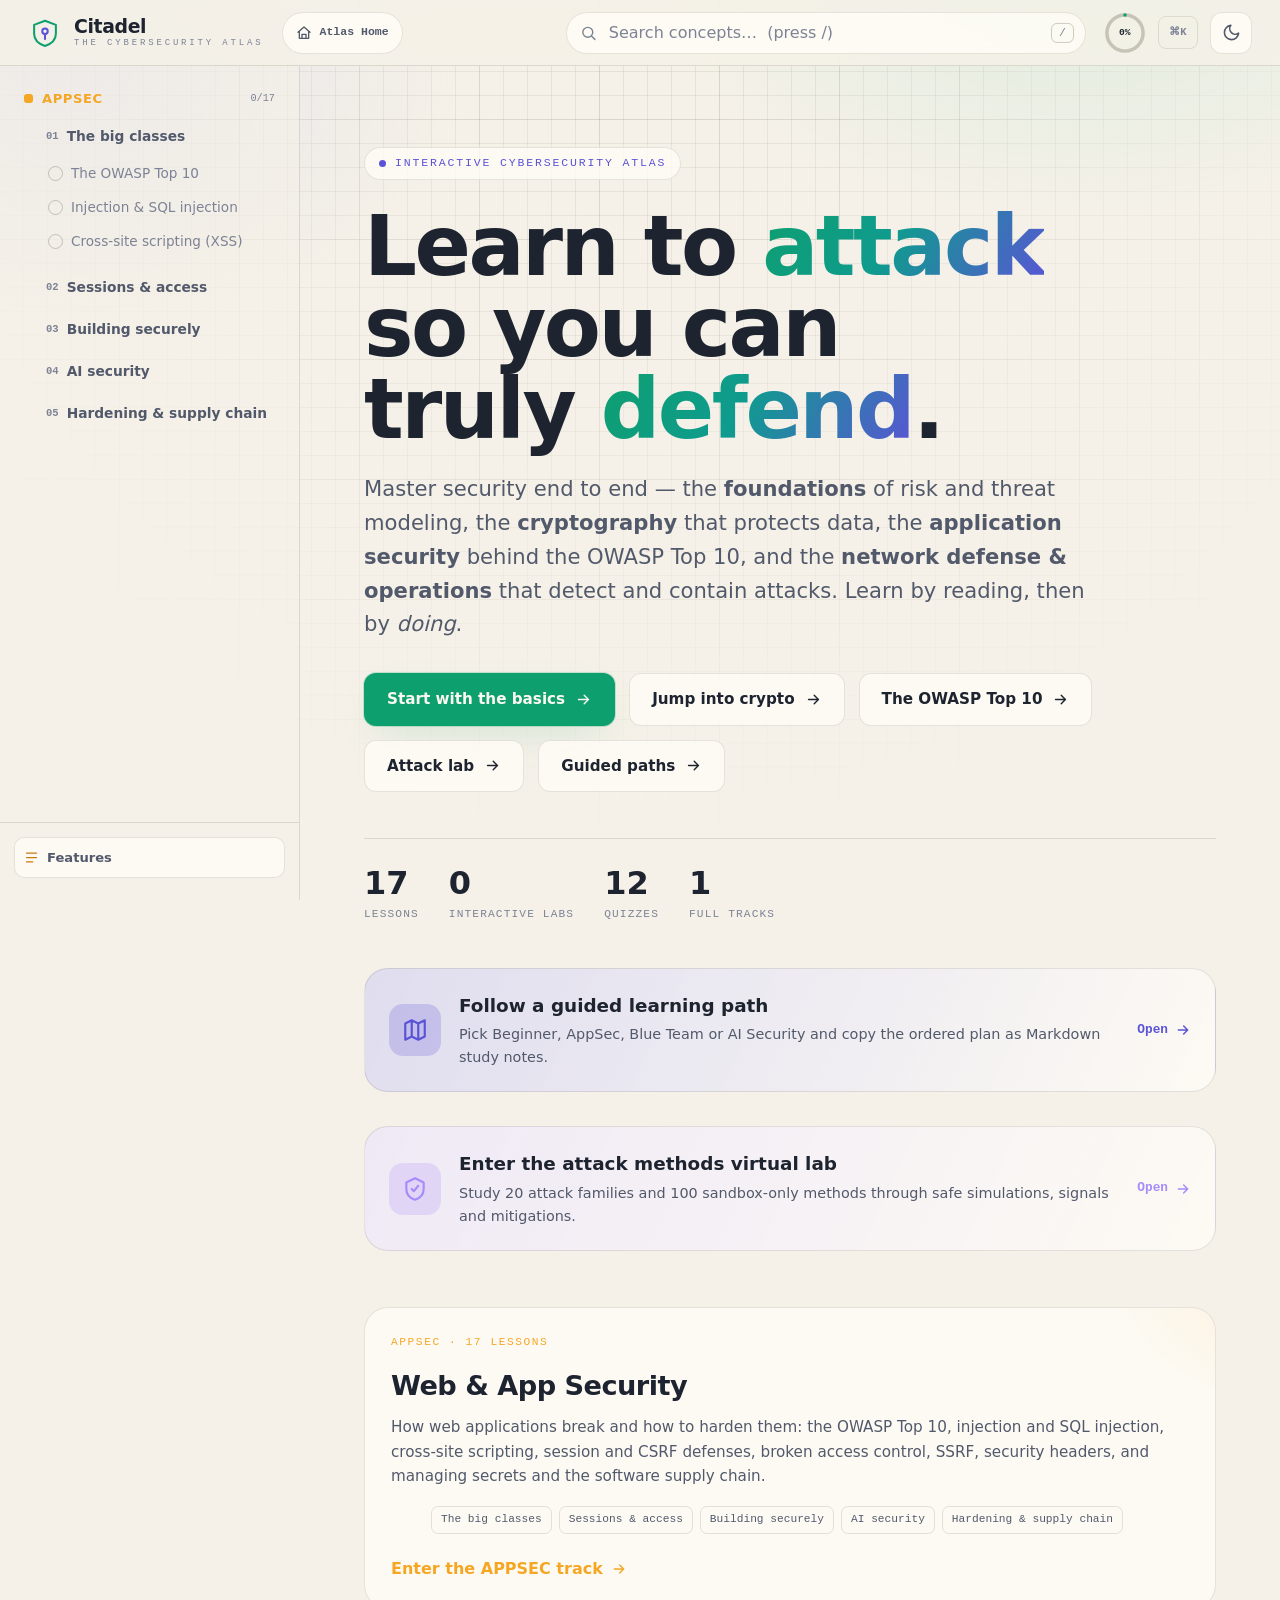
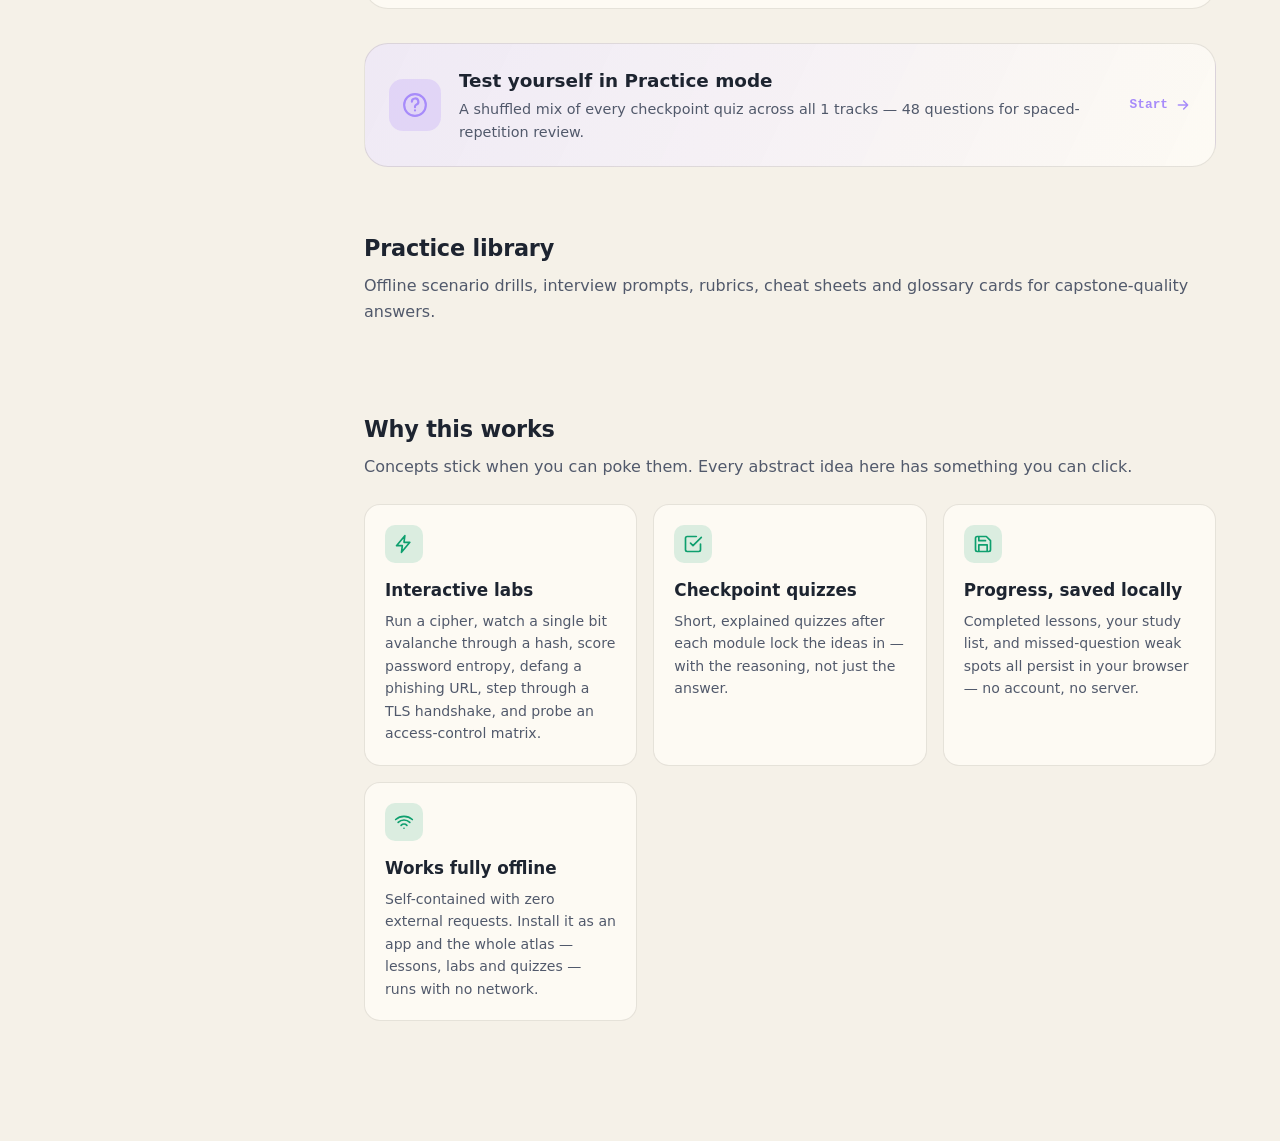
==== commit bd00210e: "Added attack / defense mocks." ====
--- a/cyber-academy/index.html
+++ b/cyber-academy/index.html
@@ -9,9 +9,21 @@
   <link rel="apple-touch-icon" href="icon.svg" />
   <title>Citadel · The Cybersecurity Atlas</title>
 
+  <script>
+    // Pre-paint theme so first render matches the saved/system preference (no FOUC).
+    (function () {
+      try {
+        var t = localStorage.getItem("cy_theme");
+        if (!t) t = (window.matchMedia && window.matchMedia("(prefers-color-scheme: light)").matches) ? "light" : "dark";
+        document.documentElement.setAttribute("data-theme", t);
+      } catch (e) {}
+    })();
+  </script>
+
   <link rel="stylesheet" href="css/styles.css" />
   <link rel="stylesheet" href="css/track-reversing.css" />
   <link rel="stylesheet" href="css/attack-matrix.css" />
+  <link rel="stylesheet" href="css/attack-lab.css" />
   <link rel="stylesheet" href="css/exam.css" />
   <link rel="stylesheet" href="css/pwa.css" />
   <link rel="icon" href="data:image/svg+xml,%3Csvg xmlns='http://www.w3.org/2000/svg' viewBox='0 0 100 100'%3E%3Crect width='100' height='100' rx='20' fill='%230a0f0d'/%3E%3Cpath d='M50 16 L80 28 V52 C80 70 67 81 50 87 C33 81 20 70 20 52 V28 Z' fill='none' stroke='%2334d399' stroke-width='6' stroke-linejoin='round'/%3E%3Ccircle cx='50' cy='46' r='7' fill='none' stroke='%23818cf8' stroke-width='5'/%3E%3Cpath d='M50 53 V66' stroke='%23818cf8' stroke-width='5' stroke-linecap='round'/%3E%3C/svg%3E" />
@@ -40,9 +52,14 @@
       <span class="brand-text">Citadel<em>the cybersecurity atlas</em></span>
     </a>
 
+    <a class="atlas-home-top" href="../index.html" aria-label="Atlas Home">
+      <svg viewBox="0 0 24 24" aria-hidden="true"><path d="M3 11l9-8 9 8"/><path d="M5 10v10h14V10"/><path d="M9 20v-6h6v6"/></svg>
+      <span>Atlas Home</span>
+    </a>
+
     <div class="search-wrap">
       <svg class="search-ico" viewBox="0 0 24 24" aria-hidden="true"><circle cx="11" cy="11" r="7"></circle><line x1="21" y1="21" x2="16.5" y2="16.5"></line></svg>
-      <input id="search" type="search" placeholder="Search concepts…  (press /)" autocomplete="off" aria-label="Search concepts" />
+      <input id="search" type="search" placeholder="Search concepts…  (press /)" autocomplete="off" aria-label="Search concepts" role="combobox" aria-controls="searchResults" aria-autocomplete="list" aria-expanded="false" />
       <kbd class="search-kbd">/</kbd>
       <div id="searchResults" class="search-results" role="listbox" hidden></div>
     </div>
@@ -68,33 +85,32 @@
     <aside class="sidebar" id="sidebar" aria-label="Curriculum navigation">
       <nav id="nav" class="nav"></nav>
       <div class="sidebar-foot">
-        <a href="#/paths" class="foot-link" id="pathsLink">
-          <svg viewBox="0 0 24 24" aria-hidden="true"><path d="M9 3 3 6v15l6-3 6 3 6-3V3l-6 3-6-3zM9 3v15M15 6v15"/></svg>
-          Learning paths
-        </a>
-        <a href="#/scenarios" class="foot-link" id="practiceLibraryLink">
+        <button class="foot-link feature-toggle" id="featureToggle" type="button" aria-controls="featurePane" aria-expanded="false">
           <svg viewBox="0 0 24 24" aria-hidden="true"><path d="M4 5h16M4 12h16M4 19h10"/></svg>
-          Practice library
-        </a>
-        <a href="#/review" class="foot-link" id="studyListLink">
-          <svg viewBox="0 0 24 24" aria-hidden="true"><path d="M12 2l3 6.3 6.9 1-5 4.9 1.2 6.8L12 17.8 5.9 21l1.2-6.8-5-4.9 6.9-1z"/></svg>
-          Study list
-        </a>
-        <a href="#/exam" class="foot-link" id="examLink">
-          <svg viewBox="0 0 24 24" aria-hidden="true"><path d="M9 11l3 3L22 4M21 12v7a2 2 0 0 1-2 2H5a2 2 0 0 1-2-2V5a2 2 0 0 1 2-2h11"/></svg>
-          Exam mode
-        </a>
-        <a href="#/flashcards" class="foot-link" id="flashcardsLink">
-          <svg viewBox="0 0 24 24" aria-hidden="true"><rect x="3" y="5" width="18" height="14" rx="2"/><path d="M3 10h18"/></svg>
-          Flashcards
-        </a>
+          Features
+        </button>
+      </div>
+    </aside>
+    <aside class="feature-pane" id="featurePane" aria-label="Feature navigation" hidden>
+      <div class="feature-pane-head">
+        <span>Features</span>
+        <button class="feature-pane-close" id="featurePaneClose" type="button" aria-label="Close features">×</button>
+      </div>
+      <nav class="feature-list">
+        <a href="#/paths"><svg viewBox="0 0 24 24" aria-hidden="true"><path d="M9 3 3 6v15l6-3 6 3 6-3V3l-6 3-6-3zM9 3v15M15 6v15"/></svg><span>Learning paths</span></a>
+        <a href="#/attack-lab"><svg viewBox="0 0 24 24" aria-hidden="true"><path d="M12 2l8 4v6c0 5-3.4 8.5-8 10-4.6-1.5-8-5-8-10V6l8-4z"/><path d="M9 12l2 2 4-5"/></svg><span>Attack lab</span></a>
+        <a href="#/scenarios"><svg viewBox="0 0 24 24" aria-hidden="true"><path d="M4 19V5a2 2 0 0 1 2-2h12v18H6a2 2 0 0 1-2-2zM8 7h6M8 11h6M8 15h4"/></svg><span>Practice library</span></a>
+        <a href="#/review"><svg viewBox="0 0 24 24" aria-hidden="true"><path d="M12 2l3 6.3 6.9 1-5 4.9 1.2 6.8L12 17.8 5.9 21l1.2-6.8-5-4.9 6.9-1z"/></svg><span>Study list</span></a>
+        <a href="#/exam"><svg viewBox="0 0 24 24" aria-hidden="true"><path d="M9 11l3 3L22 4M21 12v7a2 2 0 0 1-2 2H5a2 2 0 0 1-2-2V5a2 2 0 0 1 2-2h11"/></svg><span>Exam mode</span></a>
+        <a href="#/flashcards"><svg viewBox="0 0 24 24" aria-hidden="true"><rect x="3" y="5" width="18" height="14" rx="2"/><path d="M3 10h18"/></svg><span>Flashcards</span></a>
+      </nav>
+      <div class="feature-utilities">
         <div class="foot-backup">
           <button id="exportData" class="ghost-btn ghost-sm" title="Download a backup of your progress">Export</button>
           <button id="importData" class="ghost-btn ghost-sm" title="Restore progress from a backup file">Import</button>
           <input id="importFile" type="file" accept="application/json,.json" hidden aria-hidden="true" />
         </div>
         <button id="resetProgress" class="ghost-btn">Reset progress</button>
-        <p class="sidebar-credit">Built for engineers who defend what they ship. Press <kbd>?</kbd> for shortcuts.</p>
       </div>
     </aside>
     <div class="scrim" id="scrim" hidden></div>
@@ -115,6 +131,7 @@
   <script src="js/quizzes.js" defer></script>
   <script src="js/quizzes-ext.js" defer></script>
   <script src="js/quizzes-rev.js" defer></script>
+  <script src="js/attack-lab.js" defer></script>
   <script src="js/curriculum-core.js" defer></script>
   <script src="js/curriculum-crypto.js" defer></script>
   <script src="js/curriculum-appsec.js" defer></script>
--- a/cyber-academy/css/styles.css
+++ b/cyber-academy/css/styles.css
@@ -1,3 +1,141 @@
+/* Self-hosted fonts (offline). Generated by tools/gen_fontface.py. */
+@font-face {
+  font-family: "Syne";
+  font-style: normal;
+  font-weight: 400 800;
+  font-display: swap;
+  src: url("../fonts/8vIH7w4qzmVxm25L9G78HEZnMg.woff2") format("woff2");
+  unicode-range: U+000D, U+0020, U+0041, U+00A0, U+00C1, U+0100-0107, U+010A-0113, U+0116-011B, U+011E-0123, U+0126-0127, U+012A-012B, U+012E-0130, U+0132-0133, U+0136-0137, U+0139-0148, U+014A-014D, U+0150-0151, U+0154-015B, U+015E-0167, U+016A-016B, U+016E-017E, U+0192, U+0218-021B, U+022E, U+02C7, U+02DD, U+0300-0301, U+0303-0304, U+0308, U+1E80-1E85, U+1EF2-1EF3, U+2020;
+}
+@font-face {
+  font-family: "Syne";
+  font-style: normal;
+  font-weight: 400 800;
+  font-display: swap;
+  src: url("../fonts/8vIH7w4qzmVxm2BL9G78HEY.woff2") format("woff2");
+  unicode-range: U+000D, U+0020-007E, U+00A0-00FF, U+0102, U+0131, U+0152-0153, U+02C6, U+02DA, U+02DC, U+0300-0301, U+0303-0304, U+0308, U+2013-2014, U+2018-201A, U+201C-201E, U+2022, U+2026, U+2039-203A, U+2044, U+20AC, U+2122, U+2191, U+2193, U+2212, U+2215;
+}
+@font-face {
+  font-family: "Syne";
+  font-style: normal;
+  font-weight: 400 800;
+  font-display: swap;
+  src: url("../fonts/8vIH7w4qzmVxm2NL9G78HEZnMg.woff2") format("woff2");
+  unicode-range: U+000D, U+0020, U+0041, U+00A0, U+00C1, U+0102, U+037E, U+0384-038A, U+038C, U+038E-03A1, U+03A3-03CE;
+}
+@font-face {
+  font-family: "Hanken Grotesk";
+  font-style: normal;
+  font-weight: 100 900;
+  font-display: swap;
+  src: url("../fonts/ieVn2YZDLWuGJpnzaiwFXS9tYtpQ59CxCis4UvI.woff2") format("woff2");
+  unicode-range: U+0020, U+0041, U+00A0, U+00C1, U+0102, U+20B4;
+}
+@font-face {
+  font-family: "Hanken Grotesk";
+  font-style: normal;
+  font-weight: 100 900;
+  font-display: swap;
+  src: url("../fonts/ieVn2YZDLWuGJpnzaiwFXS9tYtpS59CxCis4UvI.woff2") format("woff2");
+  unicode-range: U+0020, U+0041, U+00A0, U+00C1, U+0102-0103, U+0110-0111, U+0128-0129, U+0168-0169, U+01A0-01A1, U+01AF-01B0, U+0300-0301, U+0303-0304, U+0308-0309, U+0323, U+1EA0-1EF9, U+20AB;
+}
+@font-face {
+  font-family: "Hanken Grotesk";
+  font-style: normal;
+  font-weight: 100 900;
+  font-display: swap;
+  src: url("../fonts/ieVn2YZDLWuGJpnzaiwFXS9tYtpT59CxCis4UvI.woff2") format("woff2");
+  unicode-range: U+0020, U+0041, U+00A0, U+00C1, U+0100-0130, U+0132-0151, U+0154-017E, U+018F, U+0192, U+019D, U+01A0-01A1, U+01AF-01B0, U+01CD-01D4, U+01E6-01E7, U+01EA-01EB, U+01FA-01FF, U+0218-021B, U+0232-0233, U+0237, U+0259, U+0272, U+02C7, U+02DD, U+02F5-02F6, U+0300-0301, U+0303-0304, U+0308-0309, U+0323, U+1E20-1E21, U+1E44-1E45, U+1E80-1E85, U+1E9E, U+1EF2-1EF9, U+2020, U+20AB, U+20B1, U+20B3-20B4, U+20B8, U+20BD;
+}
+@font-face {
+  font-family: "Hanken Grotesk";
+  font-style: normal;
+  font-weight: 100 900;
+  font-display: swap;
+  src: url("../fonts/ieVn2YZDLWuGJpnzaiwFXS9tYtpd59CxCis4.woff2") format("woff2");
+  unicode-range: U+0020-007E, U+00A0-00FF, U+0102, U+0131, U+0152-0153, U+02C6, U+02DA, U+02DC, U+0300-0301, U+0303-0304, U+0308-0309, U+0323, U+2013-2014, U+2018-201A, U+201C-201E, U+2022, U+2026, U+2039-203A, U+2044, U+20AC, U+2122, U+2212, U+2215;
+}
+@font-face {
+  font-family: "Hanken Grotesk";
+  font-style: italic;
+  font-weight: 400;
+  font-display: swap;
+  src: url("../fonts/ieVo2YZDLWuGJpnzaiwFXS9tYtpY_d6T_POl0fRJeyWyosBA5XxjLdSL17o24Q.woff2") format("woff2");
+  unicode-range: U+0020, U+0041, U+00A0, U+00C1, U+0100-0130, U+0132-0151, U+0154-017E, U+018F, U+0192, U+019D, U+01A0-01A1, U+01AF-01B0, U+01CD-01D4, U+01E6-01E7, U+01EA-01EB, U+01FA-01FF, U+0218-021B, U+0232-0233, U+0237, U+0259, U+0272, U+02C7, U+02DD, U+02F5-02F6, U+0300-0301, U+0303-0304, U+0308-0309, U+0323, U+1E20-1E21, U+1E44-1E45, U+1E80-1E85, U+1E9E, U+1EF2-1EF9, U+2020, U+20AB, U+20B1, U+20B3-20B4, U+20B8, U+20BD;
+}
+@font-face {
+  font-family: "Hanken Grotesk";
+  font-style: italic;
+  font-weight: 400;
+  font-display: swap;
+  src: url("../fonts/ieVo2YZDLWuGJpnzaiwFXS9tYtpY_d6T_POl0fRJeyWyosBB5XxjLdSL17o24Q.woff2") format("woff2");
+  unicode-range: U+0020, U+0041, U+00A0, U+00C1, U+0102-0103, U+0110-0111, U+0128-0129, U+0168-0169, U+01A0-01A1, U+01AF-01B0, U+0300-0301, U+0303-0304, U+0308-0309, U+0323, U+1EA0-1EF9, U+20AB;
+}
+@font-face {
+  font-family: "Hanken Grotesk";
+  font-style: italic;
+  font-weight: 400;
+  font-display: swap;
+  src: url("../fonts/ieVo2YZDLWuGJpnzaiwFXS9tYtpY_d6T_POl0fRJeyWyosBD5XxjLdSL17o24Q.woff2") format("woff2");
+  unicode-range: U+0020, U+0041, U+00A0, U+00C1, U+0102, U+20B4;
+}
+@font-face {
+  font-family: "Hanken Grotesk";
+  font-style: italic;
+  font-weight: 400;
+  font-display: swap;
+  src: url("../fonts/ieVo2YZDLWuGJpnzaiwFXS9tYtpY_d6T_POl0fRJeyWyosBO5XxjLdSL17o.woff2") format("woff2");
+  unicode-range: U+0020-007E, U+00A0-00FF, U+0102, U+0131, U+0152-0153, U+02C6, U+02DA, U+02DC, U+0300-0301, U+0303-0304, U+0308-0309, U+0323, U+2013-2014, U+2018-201A, U+201C-201E, U+2022, U+2026, U+2039-203A, U+2044, U+20AC, U+2122, U+2212, U+2215;
+}
+@font-face {
+  font-family: "JetBrains Mono";
+  font-style: normal;
+  font-weight: 400 800;
+  font-display: swap;
+  src: url("../fonts/tDbv2o-flEEny0FZhsfKu5WU4zr3E_BX0PnT8RD8yKwBNntkaToggR7BYRbKPx3cwgknk-6nFg.woff2") format("woff2");
+  unicode-range: U+000D, U+0020, U+0041, U+00A0, U+00C1, U+0102, U+04AE-04AF, U+04E8-04E9;
+}
+@font-face {
+  font-family: "JetBrains Mono";
+  font-style: normal;
+  font-weight: 400 800;
+  font-display: swap;
+  src: url("../fonts/tDbv2o-flEEny0FZhsfKu5WU4zr3E_BX0PnT8RD8yKwBNntkaToggR7BYRbKPx7cwgknk-6nFg.woff2") format("woff2");
+  unicode-range: U+000D, U+0020, U+0041, U+00A0, U+00C1, U+0100-0130, U+0134-0151, U+0154-017F, U+018F, U+0192, U+01A0-01A1, U+01AF-01B0, U+01CD-01CE, U+01E6-01E7, U+01EA-01EB, U+01F4-01F5, U+01FC-01FF, U+0218-021B, U+0232-0233, U+0237, U+0259, U+02B9-02BA, U+02BC, U+02C7, U+02C9, U+02DD, U+02F3, U+02F7, U+0300-0301, U+0303-0304, U+0308-0309, U+0323, U+1E80-1E85, U+1E9E, U+1EF2-1EF9, U+2020, U+20AB, U+20AE, U+20BD, U+20BF, U+2113;
+}
+@font-face {
+  font-family: "JetBrains Mono";
+  font-style: normal;
+  font-weight: 400 800;
+  font-display: swap;
+  src: url("../fonts/tDbv2o-flEEny0FZhsfKu5WU4zr3E_BX0PnT8RD8yKwBNntkaToggR7BYRbKPxDcwgknk-4.woff2") format("woff2");
+  unicode-range: U+000D, U+0020-007E, U+00A0-00FF, U+0102, U+0131, U+0152-0153, U+02BC, U+02C6, U+02DA, U+02DC, U+0300-0301, U+0303-0304, U+0308-0309, U+0323, U+2013-2014, U+2018-201A, U+201C-201E, U+2022, U+2026, U+2032-2033, U+2039-203A, U+2044, U+20AC, U+2122, U+2191, U+2193, U+2212, U+2215, U+FEFF;
+}
+@font-face {
+  font-family: "JetBrains Mono";
+  font-style: normal;
+  font-weight: 400 800;
+  font-display: swap;
+  src: url("../fonts/tDbv2o-flEEny0FZhsfKu5WU4zr3E_BX0PnT8RD8yKwBNntkaToggR7BYRbKPxPcwgknk-6nFg.woff2") format("woff2");
+  unicode-range: U+000D, U+0020, U+0041, U+00A0, U+00C1, U+0102, U+0374-0375, U+037E, U+0384-038A, U+038C, U+038E-03A1, U+03A3-03CF, U+03D7;
+}
+@font-face {
+  font-family: "JetBrains Mono";
+  font-style: normal;
+  font-weight: 400 800;
+  font-display: swap;
+  src: url("../fonts/tDbv2o-flEEny0FZhsfKu5WU4zr3E_BX0PnT8RD8yKwBNntkaToggR7BYRbKPxTcwgknk-6nFg.woff2") format("woff2");
+  unicode-range: U+000D, U+0020, U+0041, U+00A0, U+00C1, U+0102, U+0301, U+0401-040C, U+040E-044F, U+0451-045C, U+045E-045F, U+0490-0491, U+2116;
+}
+@font-face {
+  font-family: "JetBrains Mono";
+  font-style: normal;
+  font-weight: 400 800;
+  font-display: swap;
+  src: url("../fonts/tDbv2o-flEEny0FZhsfKu5WU4zr3E_BX0PnT8RD8yKwBNntkaToggR7BYRbKPx_cwgknk-6nFg.woff2") format("woff2");
+  unicode-range: U+000D, U+0020, U+0041, U+00A0, U+00C1, U+0102-0103, U+0110-0111, U+0128-0129, U+0168-0169, U+01A0-01A1, U+01AF-01B0, U+0300-0301, U+0303-0304, U+0308-0309, U+0323, U+1EA0-1EF9, U+20AB;
+}
+
 /* =====================================================================
    BLUEPRINT · The HLD & LLD Atlas
    Aesthetic: engineering blueprint / technical atlas
@@ -225,6 +363,47 @@
 .nav-toggle[aria-expanded="true"] span:nth-child(1) { transform: translateY(6px) rotate(45deg); }
 .nav-toggle[aria-expanded="true"] span:nth-child(2) { opacity: 0; }
 .nav-toggle[aria-expanded="true"] span:nth-child(3) { transform: translateY(-6px) rotate(-45deg); }
+
+
+/* ---------- Atlas Home + Feature pane ---------- */
+.atlas-home-top {
+  display: inline-flex; align-items: center; gap: 8px; flex-shrink: 0;
+  height: 42px; padding: 0 13px; border-radius: 999px;
+  border: 1px solid var(--glass-border); background: var(--surface);
+  color: var(--text-dim); font-family: var(--font-mono); font-size: 0.72rem; font-weight: 750;
+  transition: 0.18s var(--ease);
+}
+.atlas-home-top svg { width: 16px; height: 16px; fill: none; stroke: currentColor; stroke-width: 2; stroke-linecap: round; stroke-linejoin: round; }
+.atlas-home-top:hover { color: var(--text); border-color: var(--accent); transform: translateY(-1px); }
+.feature-toggle { cursor: pointer; background: var(--surface); }
+.feature-pane {
+  position: sticky; top: var(--topbar-h); align-self: start; height: calc(100vh - var(--topbar-h));
+  border-right: 1px solid var(--line); background: color-mix(in srgb, var(--ink-850) 72%, transparent);
+  padding: 14px; overflow-y: auto;
+}
+.feature-pane[hidden] { display: none; }
+.layout.features-open { grid-template-columns: var(--sidebar-w) minmax(210px, 245px) 1fr; }
+.feature-pane-head { display: flex; align-items: center; justify-content: space-between; gap: 10px; margin-bottom: 12px; }
+.feature-pane-head span { font-family: var(--font-display); font-weight: 800; letter-spacing: -0.01em; }
+.feature-pane-close { width: 30px; height: 30px; border-radius: 8px; color: var(--text-faint); border: 1px solid var(--glass-border); }
+.feature-pane-close:hover { color: var(--text); border-color: var(--accent); }
+.feature-list { display: flex; flex-direction: column; gap: 9px; }
+.feature-list a {
+  display: flex; align-items: center; gap: 10px; padding: 10px 11px;
+  border: 1px solid var(--glass-border); border-radius: 11px; color: var(--text-dim);
+  background: var(--surface); font-weight: 650; transition: 0.16s var(--ease);
+}
+.feature-list a:hover { color: var(--text); border-color: color-mix(in srgb, var(--accent) 50%, transparent); transform: translateX(2px); }
+.feature-list svg { width: 16px; height: 16px; flex-shrink: 0; fill: none; stroke: var(--accent); stroke-width: 2; stroke-linecap: round; stroke-linejoin: round; }
+@media (max-width: 1080px) {
+  .atlas-home-top span { display: none; }
+  .atlas-home-top { width: 42px; padding: 0; justify-content: center; }
+  .layout.features-open { grid-template-columns: var(--sidebar-w) 1fr; }
+  .feature-pane { position: fixed; z-index: 76; left: var(--sidebar-w); width: min(245px, calc(100vw - var(--sidebar-w))); box-shadow: var(--shadow); }
+}
+@media (max-width: 760px) {
+  .feature-pane { left: 0; width: min(280px, 86vw); }
+}
 
 /* ---------- Layout ---------- */
 .layout { position: relative; z-index: 1; display: grid; grid-template-columns: var(--sidebar-w) 1fr; max-width: var(--maxw); margin: 0 auto; }
@@ -812,6 +991,10 @@
   .practice-side-nav { position: static; }
   .scenario-card, .prompt-card, .rubric-card, .cheat-card, .glossary-card { padding: 18px; }
 }
+
+
+.feature-utilities { margin-top: 16px; padding-top: 14px; border-top: 1px solid var(--line); }
+.feature-utilities .foot-backup { margin-bottom: 8px; }
 
 /* ---------- Command palette ---------- */
 .palette { position: fixed; inset: 0; z-index: 300; background: color-mix(in srgb, var(--ink-900) 62%, transparent); backdrop-filter: blur(6px); display: flex; align-items: flex-start; justify-content: center; padding: 12vh 20px 20px; }
@@ -1431,3 +1614,17 @@
   .printable .cheat-module, .printable .cheat-lesson { break-inside: auto; }
   .printable .note, .printable .code-card, .printable .table-wrap, .printable .compare { break-inside: avoid; }
 }
+
+/* Screen-reader-only text + non-color quiz markers (a11y) */
+.sr-only {
+  position: absolute;
+  width: 1px; height: 1px;
+  padding: 0; margin: -1px;
+  overflow: hidden;
+  clip: rect(0, 0, 0, 0);
+  white-space: nowrap;
+  border: 0;
+}
+.q-opt .q-mark { margin-left: auto; font-weight: 800; }
+.q-opt.correct .q-mark { color: var(--emerald, #34d399); }
+.q-opt.wrong .q-mark { color: var(--rose, #fb7185); }
--- a/cyber-academy/css/attack-lab.css
+++ b/cyber-academy/css/attack-lab.css
@@ -0,0 +1,1141 @@
+/* =====================================================================
+   CITADEL · Attack Methods Virtual Lab
+   Defensive, offline-only lab for comparing attack variants, signals and
+   mitigations. Scoped under .al-* to avoid touching lesson styles.
+   ===================================================================== */
+
+.attack-lab-page {
+  --al-accent: var(--emerald);
+  --al-accent-2: var(--indigo);
+  max-width: 1120px;
+}
+
+.al-hero {
+  position: relative;
+  overflow: hidden;
+  border: 1px solid var(--glass-border);
+  border-radius: calc(var(--radius-lg) + 10px);
+  background:
+    radial-gradient(36rem 24rem at 16% 0%, color-mix(in srgb, var(--al-accent) 18%, transparent), transparent 58%),
+    radial-gradient(30rem 22rem at 88% 12%, color-mix(in srgb, var(--al-accent-2) 18%, transparent), transparent 58%),
+    linear-gradient(135deg, color-mix(in srgb, var(--surface-solid) 88%, transparent), var(--surface));
+  padding: clamp(22px, 4vw, 44px);
+  box-shadow: var(--shadow);
+}
+
+.al-kicker,
+.al-chip,
+.al-method-count,
+.al-card-meta,
+.al-console pre,
+.al-control label,
+.al-progress-text {
+  font-family: var(--font-mono);
+}
+
+.al-kicker {
+  display: inline-flex;
+  align-items: center;
+  gap: 8px;
+  margin-bottom: 14px;
+  color: var(--al-accent);
+  font-size: 0.74rem;
+  letter-spacing: 0.16em;
+  text-transform: uppercase;
+}
+
+.al-kicker::before {
+  content: "";
+  width: 9px;
+  height: 9px;
+  border-radius: 50%;
+  background: var(--al-accent);
+  box-shadow: 0 0 24px var(--al-accent);
+}
+
+.al-hero h1 {
+  max-width: 980px;
+  font-family: var(--font-display);
+  font-size: clamp(2.1rem, 7vw, 5.7rem);
+  line-height: 0.92;
+  letter-spacing: -0.07em;
+}
+
+.al-hero p {
+  max-width: 850px;
+  margin-top: 18px;
+  color: var(--text-dim);
+  font-size: clamp(1rem, 1.8vw, 1.16rem);
+}
+
+.al-hero-actions {
+  display: flex;
+  flex-wrap: wrap;
+  gap: 10px;
+  margin-top: 24px;
+}
+
+.al-stat-grid {
+  display: grid;
+  grid-template-columns: repeat(4, minmax(0, 1fr));
+  gap: 12px;
+  margin-top: 24px;
+}
+
+.al-stat {
+  border: 1px solid var(--glass-border);
+  border-radius: var(--radius);
+  padding: 14px;
+  background: color-mix(in srgb, var(--surface-solid) 64%, transparent);
+}
+
+.al-stat strong {
+  display: block;
+  font-family: var(--font-display);
+  font-size: clamp(1.6rem, 3vw, 2.35rem);
+  line-height: 1;
+}
+
+.al-stat span {
+  display: block;
+  margin-top: 5px;
+  color: var(--text-faint);
+  font-size: 0.78rem;
+}
+
+.al-guide {
+  display: grid;
+  grid-template-columns: minmax(0, 0.9fr) minmax(360px, 1.1fr);
+  gap: 16px;
+  margin-top: 18px;
+  border: 1px solid var(--glass-border);
+  border-radius: var(--radius-lg);
+  padding: 16px;
+  background:
+    linear-gradient(135deg, color-mix(in srgb, var(--surface-solid) 78%, transparent), var(--surface)),
+    radial-gradient(24rem 14rem at 100% 0%, color-mix(in srgb, var(--al-accent-2) 12%, transparent), transparent 62%);
+}
+
+.al-guide-kicker {
+  color: var(--al-accent);
+  font-family: var(--font-mono);
+  font-size: 0.68rem;
+  letter-spacing: 0.14em;
+  text-transform: uppercase;
+}
+
+.al-guide-copy h2 {
+  margin-top: 6px;
+  font-family: var(--font-display);
+  font-size: clamp(1.35rem, 2.6vw, 2.15rem);
+  line-height: 0.98;
+  letter-spacing: -0.05em;
+}
+
+.al-guide-copy p {
+  max-width: 720px;
+  margin-top: 9px;
+  color: var(--text-dim);
+  font-size: 0.92rem;
+}
+
+.al-guide-steps {
+  display: grid;
+  grid-template-columns: repeat(2, minmax(0, 1fr));
+  gap: 10px;
+  margin: 0;
+  padding: 0;
+}
+
+.al-guide-steps li {
+  display: flex;
+  gap: 10px;
+  align-items: flex-start;
+  border: 1px solid var(--line);
+  border-radius: 14px;
+  padding: 10px;
+  background: color-mix(in srgb, var(--surface-solid) 62%, transparent);
+  list-style: none;
+}
+
+.al-guide-steps strong {
+  display: grid;
+  flex: 0 0 auto;
+  place-items: center;
+  width: 24px;
+  height: 24px;
+  border-radius: 50%;
+  color: var(--ink-900);
+  background: var(--al-accent);
+  font-family: var(--font-mono);
+  font-size: 0.75rem;
+}
+
+.al-guide-steps span {
+  color: var(--text-dim);
+  font-size: 0.84rem;
+  line-height: 1.35;
+}
+
+[data-theme="light"] .al-guide-steps strong {
+  color: #1a1a1a;
+}
+
+.al-controls {
+  position: sticky;
+  top: calc(var(--topbar-h) + 10px);
+  z-index: 6;
+  display: grid;
+  grid-template-columns: minmax(210px, 1fr) minmax(160px, 220px) minmax(160px, 220px);
+  gap: 12px;
+  margin: 20px 0;
+  padding: 12px;
+  border: 1px solid var(--glass-border);
+  border-radius: var(--radius-lg);
+  background: color-mix(in srgb, var(--ink-850) 86%, transparent);
+  backdrop-filter: blur(16px) saturate(140%);
+}
+
+.al-control {
+  display: grid;
+  gap: 5px;
+}
+
+.al-control label {
+  color: var(--text-faint);
+  font-size: 0.66rem;
+  letter-spacing: 0.12em;
+  text-transform: uppercase;
+}
+
+.al-control input,
+.al-control select {
+  width: 100%;
+  min-height: 42px;
+  padding: 0 13px;
+  color: var(--text);
+  border: 1px solid var(--glass-border);
+  border-radius: 13px;
+  background: var(--surface);
+  outline: none;
+}
+
+.al-control input:focus,
+.al-control select:focus {
+  border-color: var(--al-accent);
+  box-shadow: 0 0 0 4px color-mix(in srgb, var(--al-accent) 16%, transparent);
+}
+
+.al-grid-shell {
+  display: grid;
+  grid-template-columns: minmax(0, 1fr) minmax(360px, 0.62fr);
+  gap: 18px;
+  align-items: start;
+}
+
+.al-card-grid {
+  display: grid;
+  grid-template-columns: repeat(auto-fit, minmax(min(100%, 250px), 1fr));
+  gap: 14px;
+}
+
+.al-card {
+  display: flex;
+  flex-direction: column;
+  gap: 12px;
+  min-height: 228px;
+  text-align: left;
+  border: 1px solid var(--glass-border);
+  border-radius: var(--radius-lg);
+  padding: 18px;
+  background:
+    linear-gradient(145deg, color-mix(in srgb, var(--surface-solid) 84%, transparent), var(--surface)),
+    radial-gradient(20rem 12rem at 20% 0%, color-mix(in srgb, var(--al-card-color, var(--al-accent)) 16%, transparent), transparent 62%);
+  box-shadow: var(--shadow-sm);
+  transition: transform 0.18s var(--ease), border-color 0.18s ease, box-shadow 0.18s ease;
+}
+
+.al-card:hover,
+.al-card.active {
+  transform: translateY(-3px);
+  border-color: color-mix(in srgb, var(--al-card-color, var(--al-accent)) 70%, var(--glass-border));
+  box-shadow: 0 18px 45px -24px color-mix(in srgb, var(--al-card-color, var(--al-accent)) 55%, black);
+}
+
+.al-card.active {
+  outline: 1px solid color-mix(in srgb, var(--al-card-color, var(--al-accent)) 35%, transparent);
+}
+
+.al-card-top {
+  display: flex;
+  justify-content: space-between;
+  gap: 12px;
+}
+
+.al-chip {
+  display: inline-flex;
+  width: fit-content;
+  align-items: center;
+  border: 1px solid color-mix(in srgb, var(--al-card-color, var(--al-accent)) 42%, var(--line));
+  border-radius: 999px;
+  padding: 4px 9px;
+  color: var(--al-card-color, var(--al-accent));
+  font-size: 0.68rem;
+  text-transform: uppercase;
+}
+
+.al-method-count {
+  flex: none;
+  color: var(--text-faint);
+  font-size: 0.72rem;
+}
+
+.al-card h2 {
+  font-family: var(--font-display);
+  font-size: 1.45rem;
+  line-height: 1.02;
+  letter-spacing: -0.04em;
+}
+
+.al-card p {
+  color: var(--text-dim);
+  font-size: 0.92rem;
+}
+
+.al-meter {
+  margin-top: auto;
+  display: grid;
+  gap: 8px;
+}
+
+.al-meter-bar {
+  height: 7px;
+  overflow: hidden;
+  border-radius: 999px;
+  background: var(--surface-2);
+}
+
+.al-meter-bar i {
+  display: block;
+  height: 100%;
+  width: var(--done, 0%);
+  border-radius: inherit;
+  background: linear-gradient(90deg, var(--al-card-color, var(--al-accent)), var(--al-accent-2));
+}
+
+.al-card-meta {
+  display: flex;
+  justify-content: space-between;
+  gap: 10px;
+  color: var(--text-faint);
+  font-size: 0.72rem;
+}
+
+.al-empty {
+  grid-column: 1 / -1;
+  border: 1px dashed var(--line-strong);
+  border-radius: var(--radius-lg);
+  padding: 28px;
+  color: var(--text-dim);
+  text-align: center;
+}
+
+.al-panel {
+  position: sticky;
+  top: calc(var(--topbar-h) + 100px);
+  overflow: hidden;
+  border: 1px solid var(--glass-border);
+  border-radius: calc(var(--radius-lg) + 6px);
+  background:
+    radial-gradient(24rem 18rem at 100% 0%, color-mix(in srgb, var(--active-color, var(--al-accent)) 16%, transparent), transparent 60%),
+    var(--surface-solid);
+  box-shadow: var(--shadow);
+}
+
+.al-panel-head {
+  padding: 20px;
+  border-bottom: 1px solid var(--line);
+}
+
+.al-panel-head h2 {
+  font-family: var(--font-display);
+  font-size: clamp(1.55rem, 3vw, 2.3rem);
+  line-height: 1;
+  letter-spacing: -0.05em;
+}
+
+.al-panel-head p {
+  margin-top: 10px;
+  color: var(--text-dim);
+}
+
+.al-panel-meta {
+  display: flex;
+  flex-wrap: wrap;
+  align-items: center;
+  justify-content: space-between;
+  gap: 10px;
+  margin-top: 12px;
+}
+
+.al-panel-meta .al-progress-text {
+  margin-top: 0;
+}
+
+.al-mode-toggle {
+  display: inline-flex;
+  gap: 4px;
+  border: 1px solid var(--line);
+  border-radius: 999px;
+  padding: 4px;
+  background: color-mix(in srgb, var(--surface-solid) 76%, transparent);
+}
+
+.al-mode-btn {
+  border: 0;
+  border-radius: 999px;
+  padding: 7px 10px;
+  color: var(--text-faint);
+  background: transparent;
+  font-family: var(--font-mono);
+  font-size: 0.68rem;
+  letter-spacing: 0.08em;
+  text-transform: uppercase;
+}
+
+.al-mode-btn.active {
+  color: var(--ink-900);
+  background: var(--active-color, var(--al-accent));
+  box-shadow: 0 10px 28px -18px var(--active-color, var(--al-accent));
+}
+
+.al-mode-btn.attack.active {
+  color: #fff;
+  background: #fb7185;
+  box-shadow: 0 10px 28px -18px #fb7185;
+}
+
+[data-theme="light"] .al-mode-btn.active:not(.attack) {
+  color: #1a1a1a;
+}
+
+.al-mode-pill {
+  display: inline-flex;
+  width: fit-content;
+  margin-top: 10px;
+  border: 1px solid color-mix(in srgb, var(--active-color, var(--al-accent)) 38%, var(--line));
+  border-radius: 999px;
+  padding: 6px 10px;
+  color: var(--active-color, var(--al-accent));
+  background: color-mix(in srgb, var(--active-color, var(--al-accent)) 8%, transparent);
+  font-family: var(--font-mono);
+  font-size: 0.68rem;
+  letter-spacing: 0.08em;
+  text-transform: uppercase;
+}
+
+.al-mode-pill.attack {
+  color: #fb7185;
+  border-color: color-mix(in srgb, #fb7185 48%, var(--line));
+  background: color-mix(in srgb, #fb7185 9%, transparent);
+}
+
+.al-method-tabs {
+  display: flex;
+  gap: 8px;
+  overflow-x: auto;
+  padding: 12px;
+  border-bottom: 1px solid var(--line);
+}
+
+.al-method-tab {
+  flex: 0 0 auto;
+  max-width: 220px;
+  border: 1px solid var(--line);
+  border-radius: 999px;
+  padding: 8px 11px;
+  color: var(--text-dim);
+  background: var(--surface);
+  font-size: 0.82rem;
+}
+
+.al-method-tab.active {
+  color: var(--ink-900);
+  border-color: var(--active-color, var(--al-accent));
+  background: var(--active-color, var(--al-accent));
+}
+
+[data-theme="light"] .al-method-tab.active {
+  color: #fff;
+}
+
+.al-method-body {
+  display: grid;
+  gap: 14px;
+  padding: 18px;
+}
+
+.al-info-grid {
+  display: grid;
+  grid-template-columns: repeat(3, minmax(0, 1fr));
+  gap: 10px;
+}
+
+.al-info {
+  border: 1px solid var(--line);
+  border-radius: var(--radius);
+  padding: 12px;
+  background: var(--surface);
+}
+
+.al-info h3 {
+  margin-bottom: 5px;
+  color: var(--active-color, var(--al-accent));
+  font-family: var(--font-mono);
+  font-size: 0.68rem;
+  letter-spacing: 0.11em;
+  text-transform: uppercase;
+}
+
+.al-info p {
+  color: var(--text-dim);
+  font-size: 0.86rem;
+}
+
+.al-lab-task {
+  border: 1px solid color-mix(in srgb, var(--active-color, var(--al-accent)) 34%, var(--line));
+  border-radius: var(--radius-lg);
+  padding: 15px;
+  background: color-mix(in srgb, var(--active-color, var(--al-accent)) 8%, var(--surface));
+}
+
+.al-lab-task h3 {
+  margin-bottom: 6px;
+  font-family: var(--font-display);
+  letter-spacing: -0.03em;
+}
+
+.al-lab-task p {
+  color: var(--text-dim);
+}
+
+.al-sim {
+  overflow: hidden;
+  border: 1px solid color-mix(in srgb, var(--active-color, var(--al-accent)) 28%, var(--line));
+  border-radius: var(--radius-lg);
+  background:
+    radial-gradient(18rem 11rem at 0% 0%, color-mix(in srgb, var(--active-color, var(--al-accent)) 13%, transparent), transparent 62%),
+    linear-gradient(180deg, color-mix(in srgb, var(--surface-solid) 86%, transparent), var(--surface));
+}
+
+.al-sim-head {
+  display: flex;
+  align-items: center;
+  justify-content: space-between;
+  gap: 12px;
+  padding: 14px;
+  border-bottom: 1px solid var(--line);
+}
+
+.al-sim-kicker,
+.al-sim-step,
+.al-sim-status,
+.al-flow-node,
+.al-sim-field span,
+.al-sim-meter-top,
+.al-event-box > span,
+.al-window-head {
+  font-family: var(--font-mono);
+}
+
+.al-sim-kicker {
+  display: block;
+  color: var(--active-color, var(--al-accent));
+  font-size: 0.66rem;
+  letter-spacing: 0.13em;
+  text-transform: uppercase;
+}
+
+.al-sim-head h3 {
+  margin-top: 2px;
+  font-family: var(--font-display);
+  font-size: 1.25rem;
+  letter-spacing: -0.04em;
+}
+
+.al-sim-badges {
+  display: flex;
+  flex-wrap: wrap;
+  justify-content: flex-end;
+  gap: 8px;
+}
+
+.al-sim-step {
+  flex: none;
+  border: 1px solid var(--line);
+  border-radius: 999px;
+  padding: 6px 9px;
+  color: var(--text-dim);
+  background: color-mix(in srgb, var(--surface-solid) 80%, transparent);
+  font-size: 0.68rem;
+  text-transform: uppercase;
+}
+
+.al-sim-status {
+  flex: none;
+  border: 1px solid var(--line);
+  border-radius: 999px;
+  padding: 6px 9px;
+  color: var(--text-faint);
+  background: var(--surface);
+  font-size: 0.68rem;
+  text-transform: uppercase;
+}
+
+.al-sim-status.running {
+  color: var(--active-color, var(--al-accent));
+  border-color: color-mix(in srgb, var(--active-color, var(--al-accent)) 52%, var(--line));
+  box-shadow: 0 0 24px -12px var(--active-color, var(--al-accent));
+}
+
+.al-sim-status.done {
+  color: #86efac;
+  border-color: rgba(134, 239, 172, 0.45);
+}
+
+[data-theme="light"] .al-sim-status.done {
+  color: #166534;
+}
+
+.al-flow {
+  display: grid;
+  grid-template-columns: repeat(5, minmax(0, 1fr));
+  gap: 8px;
+  padding: 12px 14px;
+  border-bottom: 1px solid var(--line);
+}
+
+.al-flow-node {
+  position: relative;
+  display: grid;
+  justify-items: center;
+  gap: 6px;
+  color: var(--text-faint);
+  font-size: 0.64rem;
+  text-align: center;
+}
+
+.al-flow-node:not(:last-child)::after {
+  content: "";
+  position: absolute;
+  top: 8px;
+  left: calc(50% + 12px);
+  width: calc(100% - 24px);
+  height: 1px;
+  background: var(--line);
+}
+
+.al-flow-node i {
+  position: relative;
+  z-index: 1;
+  width: 17px;
+  height: 17px;
+  border: 1px solid var(--line);
+  border-radius: 50%;
+  background: var(--surface-solid);
+}
+
+.al-flow-node.active i {
+  border-color: var(--active-color, var(--al-accent));
+  background: var(--active-color, var(--al-accent));
+  box-shadow: 0 0 0 6px color-mix(in srgb, var(--active-color, var(--al-accent)) 16%, transparent);
+  animation: alPulse 0.9s ease-in-out infinite alternate;
+}
+
+.al-flow-node.complete {
+  color: var(--text);
+}
+
+.al-flow-node.complete i {
+  border-color: #86efac;
+  background: #86efac;
+}
+
+.al-sim-grid {
+  display: grid;
+  grid-template-columns: minmax(0, 1fr) minmax(180px, 0.72fr);
+  gap: 12px;
+  padding: 14px;
+}
+
+.al-toy-app,
+.al-sim-side {
+  display: grid;
+  gap: 10px;
+}
+
+.al-toy-app {
+  border: 1px solid var(--line);
+  border-radius: var(--radius);
+  padding: 12px;
+  background: color-mix(in srgb, #050814 58%, var(--surface));
+}
+
+[data-theme="light"] .al-toy-app {
+  background: color-mix(in srgb, #e5eefb 50%, var(--surface));
+}
+
+.al-window-head {
+  display: flex;
+  justify-content: space-between;
+  color: var(--text-faint);
+  font-size: 0.68rem;
+  text-transform: uppercase;
+}
+
+.al-stage-scene {
+  position: relative;
+  display: grid;
+  grid-template-columns: 1fr 1fr 1fr;
+  align-items: center;
+  gap: 10px;
+  min-height: 86px;
+  overflow: hidden;
+  border: 1px solid color-mix(in srgb, var(--active-color, var(--al-accent)) 24%, var(--line));
+  border-radius: 16px;
+  padding: 14px;
+  background:
+    linear-gradient(90deg, rgba(255,255,255,0.06) 1px, transparent 1px),
+    linear-gradient(180deg, rgba(255,255,255,0.04), transparent),
+    color-mix(in srgb, #07111f 72%, var(--surface));
+  background-size: 22px 22px, auto, auto;
+}
+
+[data-theme="light"] .al-stage-scene {
+  background:
+    linear-gradient(90deg, rgba(15,23,42,0.08) 1px, transparent 1px),
+    linear-gradient(180deg, rgba(255,255,255,0.72), transparent),
+    color-mix(in srgb, #eaf4ff 70%, var(--surface));
+}
+
+.al-service {
+  position: relative;
+  z-index: 1;
+  display: grid;
+  place-items: center;
+  min-height: 42px;
+  border: 1px solid var(--line);
+  border-radius: 13px;
+  color: var(--text-dim);
+  background: color-mix(in srgb, var(--surface-solid) 78%, transparent);
+  font-family: var(--font-mono);
+  font-size: 0.68rem;
+  text-transform: uppercase;
+}
+
+.al-service.shield {
+  border-color: color-mix(in srgb, #86efac 40%, var(--line));
+}
+
+.al-packet {
+  position: absolute;
+  z-index: 2;
+  top: 50%;
+  left: 18px;
+  transform: translateY(-50%);
+  display: grid;
+  place-items: center;
+  width: 46px;
+  height: 27px;
+  border: 1px solid color-mix(in srgb, var(--active-color, var(--al-accent)) 64%, white);
+  border-radius: 999px;
+  color: var(--ink-900);
+  background: var(--active-color, var(--al-accent));
+  box-shadow: 0 0 28px -8px var(--active-color, var(--al-accent));
+  font-family: var(--font-mono);
+  font-size: 0.68rem;
+  font-weight: 800;
+}
+
+[data-theme="light"] .al-packet {
+  color: #1a1a1a;
+}
+
+.al-sim.stage-intake .al-packet {
+  animation: alPacketIntake 0.55s ease-out both;
+}
+
+.al-sim.stage-vulnerable .al-packet {
+  animation: alPacketVulnerable 0.62s ease-out both;
+  background: #fb7185;
+}
+
+.al-sim.stage-detect .al-packet {
+  animation: alPacketDetect 0.68s ease-out both;
+  background: #facc15;
+}
+
+.al-sim.stage-control .al-packet {
+  animation: alPacketControl 0.72s ease-out both;
+  background: #38bdf8;
+}
+
+.al-sim.stage-fixed .al-packet,
+.al-sim.done .al-packet {
+  animation: alPacketFixed 0.72s ease-out both;
+  background: #86efac;
+}
+
+.al-sim-field {
+  display: grid;
+  gap: 5px;
+  border: 1px solid color-mix(in srgb, var(--line) 78%, transparent);
+  border-radius: 12px;
+  padding: 9px;
+  background: color-mix(in srgb, var(--surface-solid) 72%, transparent);
+}
+
+.al-sim-field span {
+  color: var(--text-faint);
+  font-size: 0.62rem;
+  letter-spacing: 0.1em;
+  text-transform: uppercase;
+}
+
+.al-sim-field code {
+  color: var(--text);
+  font-size: 0.78rem;
+  line-height: 1.35;
+  white-space: normal;
+  word-break: break-word;
+}
+
+.al-sim-meter {
+  display: grid;
+  gap: 7px;
+  border: 1px solid var(--line);
+  border-radius: 12px;
+  padding: 10px;
+  background: var(--surface);
+}
+
+.al-sim-meter-top {
+  display: flex;
+  justify-content: space-between;
+  gap: 10px;
+  color: var(--text-faint);
+  font-size: 0.68rem;
+  text-transform: uppercase;
+}
+
+.al-sim-meter-top strong {
+  color: var(--text);
+}
+
+.al-sim-meter-bar {
+  height: 7px;
+  overflow: hidden;
+  border-radius: 999px;
+  background: var(--surface-2);
+}
+
+.al-sim-meter-bar i {
+  display: block;
+  width: var(--value, 0%);
+  height: 100%;
+  border-radius: inherit;
+  background: linear-gradient(90deg, var(--active-color, var(--al-accent)), var(--al-accent-2));
+  transition: width 0.38s var(--ease);
+}
+
+.al-sim-meter.risk .al-sim-meter-bar i {
+  background: linear-gradient(90deg, #facc15, #fb7185);
+}
+
+.al-sim-meter.blocked .al-sim-meter-bar i {
+  background: linear-gradient(90deg, #34d399, #22c55e);
+}
+
+.al-event-box {
+  display: grid;
+  gap: 8px;
+  border: 1px solid var(--line);
+  border-radius: 12px;
+  padding: 10px;
+  background: #070910;
+}
+
+[data-theme="light"] .al-event-box {
+  background: #111827;
+}
+
+.al-event-box > span {
+  color: #9ca3af;
+  font-size: 0.66rem;
+  letter-spacing: 0.1em;
+  text-transform: uppercase;
+}
+
+.al-event-box ul {
+  display: grid;
+  gap: 6px;
+  max-height: 118px;
+  overflow: auto;
+  color: #d1fae5;
+  font-size: 0.74rem;
+  line-height: 1.35;
+}
+
+.al-event-box li {
+  list-style: none;
+}
+
+.al-event-box strong {
+  color: #93c5fd;
+}
+
+.al-example-lanes {
+  display: grid;
+  grid-template-columns: repeat(4, minmax(0, 1fr));
+  gap: 10px;
+  padding: 0 14px 14px;
+}
+
+.al-example-card {
+  display: grid;
+  align-content: start;
+  gap: 7px;
+  min-height: 118px;
+  border: 1px solid var(--line);
+  border-radius: 14px;
+  padding: 11px;
+  background: var(--surface);
+  transition: transform 0.28s var(--ease), border-color 0.28s ease, box-shadow 0.28s ease;
+}
+
+.al-example-card > span {
+  color: var(--text-faint);
+  font-family: var(--font-mono);
+  font-size: 0.62rem;
+  letter-spacing: 0.1em;
+  text-transform: uppercase;
+}
+
+.al-example-card strong {
+  font-family: var(--font-display);
+  font-size: 1rem;
+  line-height: 1;
+  letter-spacing: -0.03em;
+}
+
+.al-example-card p,
+.al-example-card code {
+  color: var(--text-dim);
+  font-size: 0.76rem;
+  line-height: 1.35;
+  white-space: normal;
+  word-break: break-word;
+}
+
+.al-example-card.danger {
+  border-color: color-mix(in srgb, #fb7185 30%, var(--line));
+}
+
+.al-example-card.safe {
+  border-color: color-mix(in srgb, #86efac 30%, var(--line));
+}
+
+.al-sim.stage-vulnerable .al-example-card.danger,
+.al-sim.stage-detect .al-example-card.observe,
+.al-sim.stage-control .al-example-card.safe,
+.al-sim.stage-fixed .al-example-card.safe {
+  transform: translateY(-2px);
+  border-color: var(--active-color, var(--al-accent));
+  box-shadow: 0 16px 34px -24px var(--active-color, var(--al-accent));
+}
+
+.al-panel-actions {
+  display: flex;
+  flex-wrap: wrap;
+  gap: 9px;
+}
+
+.al-method-tab:focus-visible {
+  outline: 2px solid var(--active-color, var(--al-accent));
+  outline-offset: 2px;
+}
+
+.al-quiz {
+  display: grid;
+  gap: 9px;
+  border: 1px solid color-mix(in srgb, var(--active-color, var(--al-accent)) 30%, var(--line));
+  border-radius: var(--radius-lg);
+  padding: 14px;
+  background: color-mix(in srgb, var(--active-color, var(--al-accent)) 6%, var(--surface));
+}
+
+.al-quiz-head {
+  display: flex;
+  justify-content: space-between;
+  gap: 10px;
+  color: var(--text-faint);
+  font-family: var(--font-mono);
+  font-size: 0.66rem;
+  letter-spacing: 0.1em;
+  text-transform: uppercase;
+}
+
+.al-quiz-q {
+  color: var(--text);
+  font-size: 0.94rem;
+  line-height: 1.4;
+}
+
+.al-quiz-btn {
+  justify-self: start;
+}
+
+.al-quiz-a {
+  margin: 0;
+  border-left: 2px solid var(--active-color, var(--al-accent));
+  padding: 8px 12px;
+  color: var(--text-dim);
+  font-size: 0.9rem;
+  line-height: 1.45;
+  background: color-mix(in srgb, var(--surface-solid) 70%, transparent);
+  border-radius: 0 10px 10px 0;
+}
+
+.al-console {
+  border: 1px solid var(--line);
+  border-radius: var(--radius);
+  overflow: hidden;
+  background: #070910;
+}
+
+[data-theme="light"] .al-console {
+  background: #111827;
+}
+
+.al-console-head {
+  display: flex;
+  justify-content: space-between;
+  gap: 12px;
+  padding: 9px 12px;
+  color: #9ca3af;
+  border-bottom: 1px solid rgba(255,255,255,0.1);
+  font-size: 0.76rem;
+}
+
+.al-console pre {
+  min-height: 158px;
+  max-height: 260px;
+  overflow: auto;
+  padding: 13px;
+  color: #d1fae5;
+  font-size: 0.78rem;
+  line-height: 1.55;
+  white-space: pre-wrap;
+}
+
+.al-progress-text {
+  color: var(--text-faint);
+  font-size: 0.74rem;
+}
+
+.al-safety {
+  margin-top: 20px;
+  border: 1px solid color-mix(in srgb, var(--rose) 36%, var(--line));
+  border-radius: var(--radius-lg);
+  padding: 15px;
+  color: var(--text-dim);
+  background: color-mix(in srgb, var(--rose) 8%, var(--surface));
+}
+
+.al-safety strong {
+  color: color-mix(in srgb, var(--rose) 70%, var(--text));
+}
+
+@keyframes alPulse {
+  from { transform: scale(0.92); }
+  to { transform: scale(1.06); }
+}
+
+@keyframes alPacketIntake {
+  from { left: 18px; opacity: 0.4; }
+  to { left: 18px; opacity: 1; }
+}
+
+@keyframes alPacketVulnerable {
+  from { left: 18px; }
+  to { left: calc(50% - 23px); }
+}
+
+@keyframes alPacketDetect {
+  0% { left: calc(50% - 23px); transform: translateY(-50%) scale(1); }
+  55% { left: calc(50% - 23px); transform: translateY(-50%) scale(1.18); }
+  100% { left: calc(50% - 23px); transform: translateY(-50%) scale(1); }
+}
+
+@keyframes alPacketControl {
+  from { left: calc(50% - 23px); }
+  to { left: calc(100% - 64px); }
+}
+
+@keyframes alPacketFixed {
+  0% { left: calc(100% - 64px); transform: translateY(-50%) scale(1); }
+  45% { left: calc(100% - 64px); transform: translateY(-50%) scale(1.16); }
+  100% { left: calc(100% - 64px); transform: translateY(-50%) scale(1); }
+}
+
+@media (max-width: 1180px) {
+  .al-grid-shell {
+    grid-template-columns: 1fr;
+  }
+  .al-panel {
+    position: static;
+  }
+}
+
+@media (max-width: 760px) {
+  .al-stat-grid,
+  .al-guide,
+  .al-guide-steps,
+  .al-info-grid,
+  .al-sim-grid,
+  .al-example-lanes,
+  .al-controls {
+    grid-template-columns: 1fr;
+  }
+  .al-flow {
+    grid-template-columns: 1fr;
+  }
+  .al-flow-node {
+    justify-items: start;
+    grid-template-columns: 18px 1fr;
+    text-align: left;
+  }
+  .al-flow-node:not(:last-child)::after {
+    left: 8px;
+    top: 24px;
+    width: 1px;
+    height: 18px;
+  }
+  .al-controls {
+    position: static;
+  }
+  .al-hero {
+    border-radius: var(--radius-lg);
+  }
+}
+
+@media (max-width: 460px) {
+  .al-hero-actions .btn,
+  .al-panel-actions .btn {
+    width: 100%;
+    justify-content: center;
+  }
+  .al-method-tabs {
+    padding-bottom: 14px;
+  }
+}
